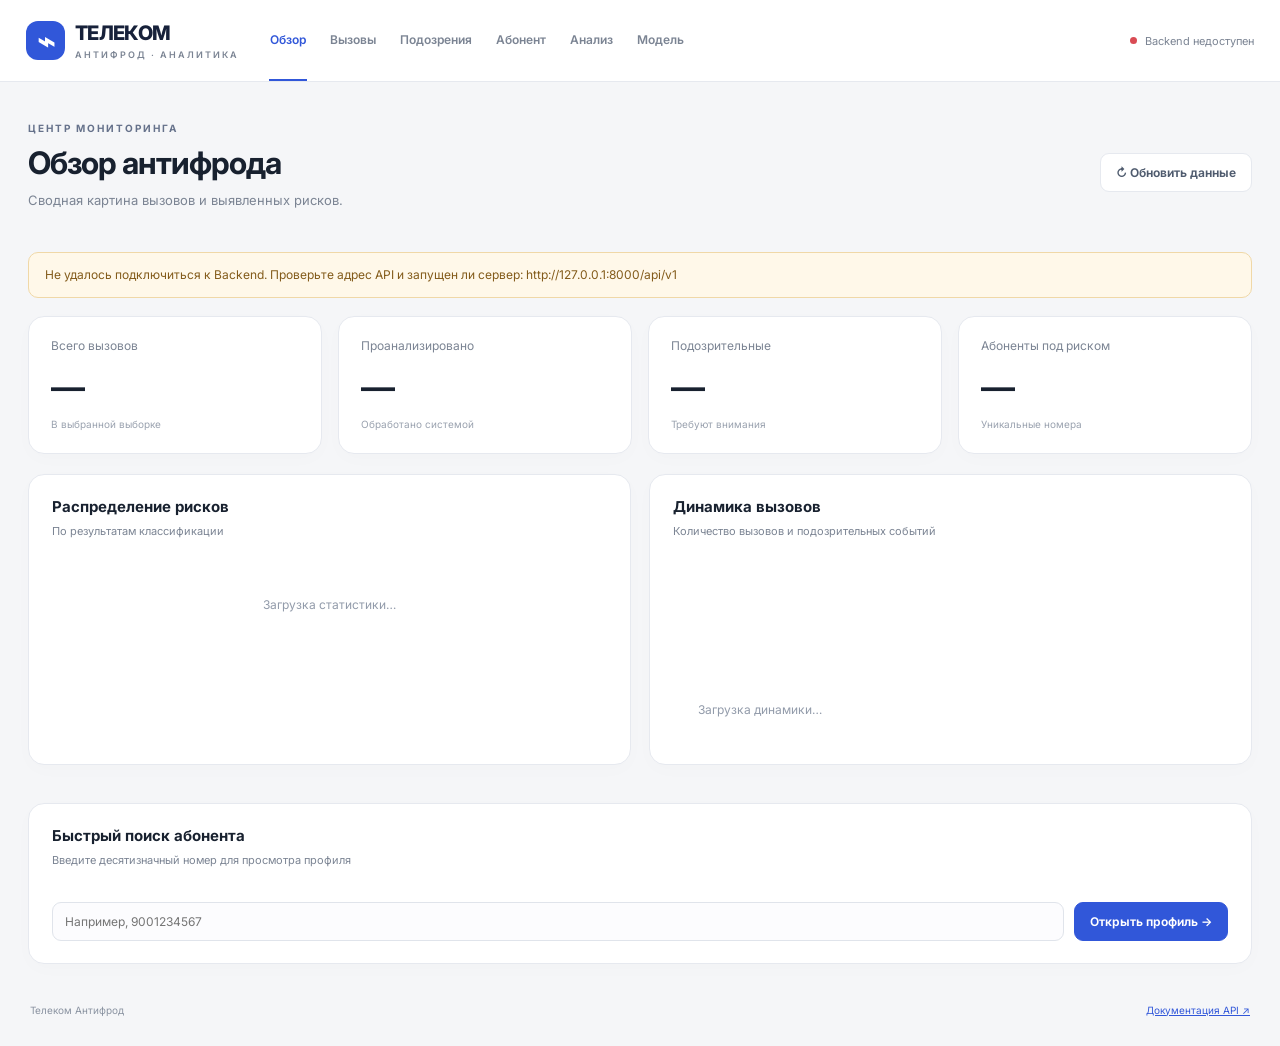
==== Frontend/index.html @ 76b1f246 "new ERA=GOAT" ====
<!doctype html>
<html lang="ru">
<head>
<meta charset="utf-8"><meta name="viewport" content="width=device-width,initial-scale=1">
<title>Телеком Антифрод — панель аналитики</title><link rel="stylesheet" href="app.css">
</head>
<body>
<header class="topbar">
 <a class="brand" href="#"><span class="brand-mark">⌁</span><span>ТЕЛЕКОМ<span class="brand-sub">АНТИФРОД · АНАЛИТИКА</span></span></a>
 <nav id="nav">
  <button class="nav-link active" data-page="dashboard">Обзор</button>
  <button class="nav-link" data-page="calls">Вызовы</button>
  <button class="nav-link" data-page="alerts">Подозрения</button>
  <button class="nav-link" data-page="subscriber">Абонент</button>
  <button class="nav-link" data-page="analysis">Анализ</button>
  <button class="nav-link" data-page="model">Модель</button>
 </nav>
 <span class="connection"><i id="health-dot"></i><span id="health-label">Проверка API…</span></span>
</header>
<main>
 <section class="page-heading"><div><div class="eyebrow">ЦЕНТР МОНИТОРИНГА</div><h1 id="page-title">Обзор антифрода</h1><p id="page-desc">Сводная картина вызовов и выявленных рисков.</p></div><button class="secondary" id="refresh">↻ Обновить данные</button></section>
 <div id="notice" class="notice" hidden></div>
 <section id="page-dashboard" class="page">
  <div class="stats-grid">
   <article class="stat-card"><span>Всего вызовов</span><strong id="total-calls">—</strong><small>В выбранной выборке</small></article>
   <article class="stat-card"><span>Проанализировано</span><strong id="analyzed-calls">—</strong><small>Обработано системой</small></article>
   <article class="stat-card"><span>Подозрительные</span><strong id="suspicious-calls">—</strong><small>Требуют внимания</small></article>
   <article class="stat-card"><span>Абоненты под риском</span><strong id="suspicious-subs">—</strong><small>Уникальные номера</small></article>
  </div>
  <div class="two-col">
   <article class="panel"><div class="panel-head"><div><h2>Распределение рисков</h2><p>По результатам классификации</p></div></div><div id="risk-bars" class="risk-bars"><div class="empty">Загрузка статистики…</div></div></article>
   <article class="panel"><div class="panel-head"><div><h2>Динамика вызовов</h2><p>Количество вызовов и подозрительных событий</p></div></div><div id="timeline" class="timeline"><div class="empty">Загрузка динамики…</div></div></article>
  </div>
  <article class="panel"><div class="panel-head"><div><h2>Быстрый поиск абонента</h2><p>Введите десятизначный номер для просмотра профиля</p></div></div><form id="subscriber-form" class="search-row"><input id="subscriber-number" inputmode="numeric" pattern="[0-9]{10}" maxlength="10" placeholder="Например, 9001234567" required><button class="primary">Открыть профиль →</button></form></article>
 </section>
 <section id="page-calls" class="page" hidden><article class="panel"><div class="panel-head"><div><h2>Журнал вызовов</h2><p>Фильтрация и постраничный просмотр записей CDR</p></div></div>
  <form id="calls-filter" class="filters"><input name="msisdn" placeholder="Номер абонента"><select name="call_type"><option value="">Все типы</option><option value="01">Исходящие (01)</option><option value="02">Входящие (02)</option><option value="03">Переадресованные (03)</option></select><select name="risk_level"><option value="">Любой риск</option><option value="low">Низкий</option><option value="medium">Средний</option><option value="high">Высокий</option><option value="critical">Критический</option></select><button class="primary">Применить</button></form>
  <div class="table-wrap"><table><thead><tr><th>ID</th><th>Дата и время</th><th>От кого</th><th>Кому</th><th>Длит.</th><th>Риск</th><th>Уровень</th><th></th></tr></thead><tbody id="calls-body"><tr><td colspan="8" class="empty">Загрузка…</td></tr></tbody></table></div><div class="pager"><span id="calls-count">—</span><div><button class="secondary" id="calls-prev">← Назад</button><span id="calls-page">1</span><button class="secondary" id="calls-next">Вперёд →</button></div></div>
 </article><div id="call-detail" class="panel detail-panel" hidden></div></section>
 <section id="page-alerts" class="page" hidden><article class="panel"><div class="panel-head"><div><h2>Подозрительные события</h2><p>События, отмеченные системой как потенциальное мошенничество</p></div></div><form id="alerts-filter" class="filters"><input name="msisdn" placeholder="Номер абонента"><select name="risk_level"><option value="">Любой риск</option><option value="medium">Средний</option><option value="high">Высокий</option><option value="critical">Критический</option></select><button class="primary">Применить</button></form><div class="table-wrap"><table><thead><tr><th>Событие</th><th>Дата и время</th><th>Номер A</th><th>Номер B</th><th>Сценарий</th><th>Риск</th><th>Решение</th></tr></thead><tbody id="alerts-body"><tr><td colspan="7" class="empty">Загрузка…</td></tr></tbody></table></div><div class="pager"><span id="alerts-count">—</span><div><button class="secondary" id="alerts-prev">← Назад</button><span id="alerts-page">1</span><button class="secondary" id="alerts-next">Вперёд →</button></div></div></article></section>
 <section id="page-subscriber" class="page" hidden><article class="panel"><div class="panel-head"><div><h2>Профиль абонента</h2><p>Статистика активности, контакты и связанные подозрительные номера</p></div></div><form id="profile-form" class="search-row"><input id="profile-number" inputmode="numeric" pattern="[0-9]{10}" maxlength="10" placeholder="Десятизначный номер" required><button class="primary">Найти абонента →</button></form><div id="profile-result"></div></article></section>
 <section id="page-analysis" class="page" hidden><article class="panel"><div class="panel-head"><div><h2>Запуск анализа</h2><p>Создайте задачу обработки данных за период и следите за статусом</p></div></div><form id="analysis-form" class="analysis-form"><label>Начало периода<input type="datetime-local" name="date_from" required></label><label>Конец периода<input type="datetime-local" name="date_to" required></label><label class="check"><input type="checkbox" name="force_recalculate"> Пересчитать ранее обработанные записи</label><button class="primary">Запустить анализ →</button></form><div id="analysis-result"></div></article></section>
 <section id="page-model" class="page" hidden><div class="two-col"><article class="panel"><div class="panel-head"><div><h2>Состояние сервиса</h2><p>Доступность зависимостей backend</p></div><button class="secondary" id="check-health">Проверить</button></div><div id="health-details" class="health-details">Загрузка…</div></article><article class="panel"><div class="panel-head"><div><h2>Модель классификации</h2><p>Версия и качество модели</p></div></div><div id="model-details" class="model-details">Загрузка…</div></article></div></section>
 <footer>Телеком Антифрод <a id="docs-link" href="#" target="_blank" rel="noreferrer">Документация API ↗</a></footer>
</main>
<div id="toast" role="status" class="toast" hidden></div>
<dialog id="call-dialog"><div class="dialog-head"><h2>Детали вызова</h2><button id="dialog-close" class="secondary">Закрыть ✕</button></div><div id="dialog-content"></div></dialog>
<script src="app.js"></script>
</body></html>
---- Frontend/app.css ----
@import url('https://fonts.googleapis.com/css2?family=Inter:wght@400;500;600;700;800&display=swap');
:root{font-family:Inter,"Segoe UI",Arial,sans-serif;color:#18212f;background:#f5f6f8;--paper:#fff;--line:#e6e9ef;--muted:#7b8493;--blue:#3157d9;--blue-soft:#edf1ff;--red:#d94b54;--amber:#b88124;--green:#238267;--radius:16px}*{box-sizing:border-box}body{margin:0}button,input,select{font:inherit}button{cursor:pointer}button:focus-visible,input:focus-visible,select:focus-visible{outline:3px solid #a9b9ff;outline-offset:2px}button:disabled{opacity:.45;cursor:wait}.topbar{min-height:82px;background:white;border-bottom:1px solid var(--line);display:flex;align-items:center;gap:30px;padding:0 max(26px,calc((100vw - 1320px)/2));position:sticky;top:0;z-index:4}.brand{display:flex;gap:10px;align-items:center;color:#17213a;text-decoration:none;font-weight:800;letter-spacing:-.7px;font-size:20px;white-space:nowrap}.brand-mark{display:grid;place-items:center;background:var(--blue);color:white;border-radius:12px;width:39px;height:39px;font-size:30px}.brand-sub{display:block;font-size:9px;letter-spacing:2px;color:var(--muted);margin-top:4px;font-weight:600}.topbar nav{display:flex;align-self:stretch;gap:22px;overflow:auto}.nav-link{background:transparent;border:0;border-bottom:2px solid transparent;padding:4px 1px;color:var(--muted);font-size:12px;font-weight:600;white-space:nowrap}.nav-link.active{color:var(--blue);border-color:var(--blue)}.connection{margin-left:auto;display:flex;align-items:center;gap:8px;font-size:11px;color:var(--muted);white-space:nowrap}.connection i{width:7px;height:7px;border-radius:50%;background:#adb5c2}.connection.ok i{background:#269d7c;box-shadow:0 0 0 4px #e6f6ef}.connection.failed i{background:var(--red)}main{max-width:1320px;margin:auto;padding:40px 28px 22px}.page-heading{display:flex;align-items:center;justify-content:space-between;gap:20px;margin-bottom:28px}.eyebrow{font-size:10px;letter-spacing:2px;font-weight:700;color:#66728b;margin-bottom:10px}h1{font-size:31px;letter-spacing:-1px;margin:0;font-weight:700}#page-desc{color:var(--muted);font-size:13px;margin-top:10px;line-height:1.5}.primary,.secondary{border-radius:9px;padding:11px 15px;font-size:12px;font-weight:650;white-space:nowrap}.primary{background:var(--blue);color:#fff;border:1px solid var(--blue)}.primary:hover{background:#2548bf}.secondary{background:#fff;border:1px solid var(--line);color:#4f5b6e}.secondary:hover{border-color:#aab7e9}.stats-grid{display:grid;grid-template-columns:repeat(4,minmax(0,1fr));gap:16px;margin-bottom:20px}.stat-card,.panel{background:white;border:1px solid var(--line);border-radius:var(--radius);box-shadow:0 5px 20px #18212f04}.stat-card{padding:21px 22px;min-width:0}.stat-card>span{display:block;font-size:12px;color:var(--muted)}.stat-card strong{display:block;font-size:34px;letter-spacing:-1px;margin:13px 0 5px;font-weight:650;font-variant-numeric:tabular-nums}.stat-card small{font-size:10px;color:#9aa2af}.two-col{display:grid;grid-template-columns:1fr 1fr;gap:18px;margin-bottom:20px}.panel{padding:22px 23px;margin-bottom:18px;min-width:0}.panel-head{display:flex;align-items:flex-start;justify-content:space-between;gap:15px;margin-bottom:22px}.panel h2{font-size:15px;margin:0;font-weight:700}.panel-head p{font-size:11px;color:var(--muted);margin-top:7px;line-height:1.5}.risk-bars{display:grid;gap:18px}.risk-row{display:grid;grid-template-columns:100px 1fr 40px;align-items:center;gap:12px;font-size:11px}.track{height:8px;background:#eff1f5;border-radius:20px;overflow:hidden}.track span{display:block;height:100%;border-radius:20px}.risk-row strong{text-align:right;font-size:12px}.timeline{display:flex;align-items:end;gap:8px;min-height:170px;padding:12px 0 0;overflow-x:auto}.timeline-col{flex:1;min-width:25px;display:flex;flex-direction:column;align-items:center;gap:7px;height:160px;justify-content:end}.timeline-bars{height:125px;width:100%;display:flex;align-items:end;justify-content:center;gap:3px}.timeline-bars i{display:block;width:42%;min-height:2px;border-radius:4px 4px 0 0;background:#9fb2f3}.timeline-bars i:last-child{background:#e16a70}.timeline-col small{font-size:9px;color:var(--muted);white-space:nowrap}.legend{font-size:10px;color:var(--muted);display:flex;gap:14px;margin-top:15px}.legend i{display:inline-block;width:7px;height:7px;border-radius:2px;margin-right:5px}.search-row{display:flex;gap:10px}.search-row input{flex:1}input,select{border:1px solid #e0e4eb;background:#fcfcfe;border-radius:9px;padding:11px 12px;font-size:12px;color:#293449;min-width:0}input:focus,select:focus{border-color:#8199f0;outline:0;box-shadow:0 0 0 3px #3157d911}.filters{display:flex;gap:9px;margin-bottom:20px;flex-wrap:wrap}.filters input{flex:1;min-width:160px}.filters select{min-width:145px}.table-wrap{overflow:auto;width:100%}table{border-collapse:collapse;width:100%;white-space:nowrap;font-size:11px}th{text-align:left;background:#f8f9fb;color:#7d8796;font-weight:600;font-size:10px;padding:12px 13px}td{padding:14px 13px;border-bottom:1px solid #edf0f4}tbody tr:hover{background:#fafbfe}.link-button{background:none;border:0;color:var(--blue);font-weight:650;font-size:11px;padding:4px}.risk-pill{display:inline-block;padding:5px 8px;border-radius:6px;font-size:10px;font-weight:650;background:#f0f2f5;color:#707b8b}.risk-pill.low{background:#eaf6f0;color:var(--green)}.risk-pill.medium{background:#fff5e4;color:var(--amber)}.risk-pill.high,.risk-pill.critical{background:#fef0f0;color:var(--red)}.pager{display:flex;align-items:center;justify-content:space-between;gap:15px;margin-top:18px;color:var(--muted);font-size:11px}.pager div{display:flex;align-items:center;gap:12px}.pager button{padding:8px 10px}.empty{text-align:center;color:#929baa;padding:25px!important;font-size:12px}.notice{padding:13px 16px;border:1px solid #f0d8a7;background:#fff8e9;color:#835b1a;border-radius:10px;margin-bottom:18px;font-size:12px;line-height:1.5}.detail-panel{margin-top:18px}.analysis-form{display:grid;grid-template-columns:1fr 1fr;gap:16px}.analysis-form label{font-size:11px;color:var(--muted);display:grid;gap:8px}.analysis-form .check{display:flex;align-items:center;gap:8px}.check input{width:auto}.analysis-form button{justify-self:start}.profile-grid{display:grid;grid-template-columns:repeat(3,1fr);gap:12px;margin-top:20px}.mini-stat{border:1px solid var(--line);border-radius:11px;padding:15px}.mini-stat span{display:block;color:var(--muted);font-size:10px}.mini-stat strong{display:block;font-size:23px;margin-top:8px}.subsection{margin-top:22px}.subsection h3{font-size:13px;margin-bottom:12px}.chips{display:flex;gap:8px;flex-wrap:wrap}.chip{background:#f1f3f7;padding:7px 10px;border-radius:7px;font-size:11px}.health-item{display:flex;justify-content:space-between;gap:12px;padding:13px 0;border-bottom:1px solid var(--line);font-size:12px}.health-item:last-child{border:0}.status-ok{color:var(--green)}.status-bad{color:var(--red)}.model-details p{font-size:12px;color:var(--muted);margin:12px 0}.model-details strong{font-size:17px}.metric-grid{display:grid;grid-template-columns:repeat(2,1fr);gap:10px;margin-top:15px}.metric{background:#f7f8fb;border-radius:9px;padding:12px}.metric span{display:block;font-size:10px;color:var(--muted)}.metric strong{display:block;margin-top:7px;font-size:18px}.reasons{padding-left:20px;color:#657084;font-size:12px;line-height:1.8}.toast{position:fixed;bottom:24px;right:24px;background:#1c2637;color:white;padding:13px 18px;border-radius:10px;box-shadow:0 10px 30px #0002;font-size:12px;z-index:10}footer{display:flex;gap:8px;align-items:center;padding:22px 2px 8px;color:#8a93a1;font-size:10px}footer a{margin-left:auto;color:var(--blue)}dialog{border:0;border-radius:16px;padding:24px;width:min(680px,calc(100vw - 30px));box-shadow:0 25px 90px #18212f55}dialog::backdrop{background:#17203377}.dialog-head{display:flex;justify-content:space-between;align-items:center;margin-bottom:20px}.dialog-head h2{font-size:17px}.detail-grid{display:grid;grid-template-columns:1fr 1fr;gap:12px}.detail-cell{background:#f7f8fb;border-radius:9px;padding:12px}.detail-cell small{display:block;color:var(--muted);margin-bottom:7px}.detail-cell strong{font-size:12px;overflow-wrap:anywhere}@media(max-width:1050px){.topbar{gap:18px;flex-wrap:wrap;padding:14px 22px}.topbar nav{order:3;width:100%;height:36px;gap:20px}.connection{margin-left:auto}.stats-grid{grid-template-columns:repeat(2,1fr)}main{padding:30px 20px}.two-col{grid-template-columns:1fr}}@media(max-width:600px){.brand{font-size:17px}.brand-mark{width:34px;height:34px}.page-heading{align-items:flex-start;flex-direction:column}h1{font-size:26px}.stats-grid{gap:10px}.stat-card{padding:16px}.stat-card strong{font-size:27px}.stat-card>span{font-size:11px}.panel{padding:17px 14px}.search-row{flex-direction:column}.filters>*{width:100%}.profile-grid{grid-template-columns:repeat(2,1fr)}.analysis-form{grid-template-columns:1fr}.pager{align-items:flex-start;flex-direction:column}.connection{font-size:10px}footer{flex-wrap:wrap}footer a{margin-left:0}.detail-grid{grid-template-columns:1fr}}
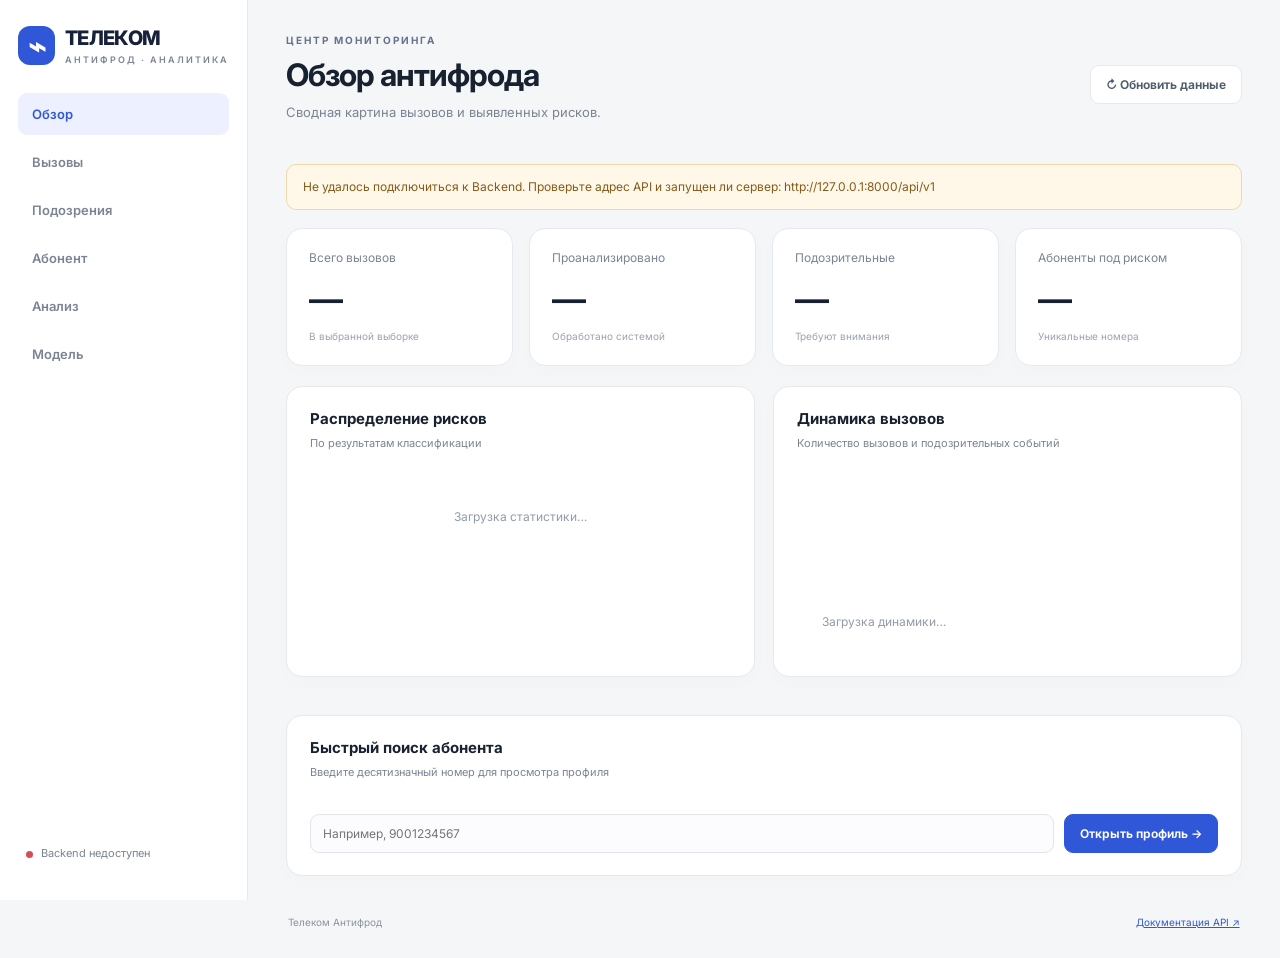
==== commit 4238a1fb: "+Фронт" ====
--- a/Frontend/index.html
+++ b/Frontend/index.html
@@ -35,7 +35,7 @@
  </section>
  <section id="page-calls" class="page" hidden><article class="panel"><div class="panel-head"><div><h2>Журнал вызовов</h2><p>Фильтрация и постраничный просмотр записей CDR</p></div></div>
   <form id="calls-filter" class="filters"><input name="msisdn" placeholder="Номер абонента"><select name="call_type"><option value="">Все типы</option><option value="01">Исходящие (01)</option><option value="02">Входящие (02)</option><option value="03">Переадресованные (03)</option></select><select name="risk_level"><option value="">Любой риск</option><option value="low">Низкий</option><option value="medium">Средний</option><option value="high">Высокий</option><option value="critical">Критический</option></select><button class="primary">Применить</button></form>
-  <div class="table-wrap"><table><thead><tr><th>ID</th><th>Дата и время</th><th>От кого</th><th>Кому</th><th>Длит.</th><th>Риск</th><th>Уровень</th><th></th></tr></thead><tbody id="calls-body"><tr><td colspan="8" class="empty">Загрузка…</td></tr></tbody></table></div><div class="pager"><span id="calls-count">—</span><div><button class="secondary" id="calls-prev">← Назад</button><span id="calls-page">1</span><button class="secondary" id="calls-next">Вперёд →</button></div></div>
+  <div class="table-wrap"><table><thead><tr><th>ID</th><th>Дата и время</th><th>От кого</th><th>Кому</th><th>Тип звонка</th><th>Длит.</th><th>Риск</th><th>Уровень</th><th></th></tr></thead><tbody id="calls-body"><tr><td colspan="9" class="empty">Загрузка…</td></tr></tbody></table></div><div class="pager"><span id="calls-count">—</span><div><button class="secondary" id="calls-prev">← Назад</button><span id="calls-page">1</span><button class="secondary" id="calls-next">Вперёд →</button></div></div>
  </article><div id="call-detail" class="panel detail-panel" hidden></div></section>
  <section id="page-alerts" class="page" hidden><article class="panel"><div class="panel-head"><div><h2>Подозрительные события</h2><p>События, отмеченные системой как потенциальное мошенничество</p></div></div><form id="alerts-filter" class="filters"><input name="msisdn" placeholder="Номер абонента"><select name="risk_level"><option value="">Любой риск</option><option value="medium">Средний</option><option value="high">Высокий</option><option value="critical">Критический</option></select><button class="primary">Применить</button></form><div class="table-wrap"><table><thead><tr><th>Событие</th><th>Дата и время</th><th>Номер A</th><th>Номер B</th><th>Сценарий</th><th>Риск</th><th>Решение</th></tr></thead><tbody id="alerts-body"><tr><td colspan="7" class="empty">Загрузка…</td></tr></tbody></table></div><div class="pager"><span id="alerts-count">—</span><div><button class="secondary" id="alerts-prev">← Назад</button><span id="alerts-page">1</span><button class="secondary" id="alerts-next">Вперёд →</button></div></div></article></section>
  <section id="page-subscriber" class="page" hidden><article class="panel"><div class="panel-head"><div><h2>Профиль абонента</h2><p>Статистика активности, контакты и связанные подозрительные номера</p></div></div><form id="profile-form" class="search-row"><input id="profile-number" inputmode="numeric" pattern="[0-9]{10}" maxlength="10" placeholder="Десятизначный номер" required><button class="primary">Найти абонента →</button></form><div id="profile-result"></div></article></section>
--- a/Frontend/app.css
+++ b/Frontend/app.css
@@ -1,2 +1,17 @@
 @import url('https://fonts.googleapis.com/css2?family=Inter:wght@400;500;600;700;800&display=swap');
 :root{font-family:Inter,"Segoe UI",Arial,sans-serif;color:#18212f;background:#f5f6f8;--paper:#fff;--line:#e6e9ef;--muted:#7b8493;--blue:#3157d9;--blue-soft:#edf1ff;--red:#d94b54;--amber:#b88124;--green:#238267;--radius:16px}*{box-sizing:border-box}body{margin:0}button,input,select{font:inherit}button{cursor:pointer}button:focus-visible,input:focus-visible,select:focus-visible{outline:3px solid #a9b9ff;outline-offset:2px}button:disabled{opacity:.45;cursor:wait}.topbar{min-height:82px;background:white;border-bottom:1px solid var(--line);display:flex;align-items:center;gap:30px;padding:0 max(26px,calc((100vw - 1320px)/2));position:sticky;top:0;z-index:4}.brand{display:flex;gap:10px;align-items:center;color:#17213a;text-decoration:none;font-weight:800;letter-spacing:-.7px;font-size:20px;white-space:nowrap}.brand-mark{display:grid;place-items:center;background:var(--blue);color:white;border-radius:12px;width:39px;height:39px;font-size:30px}.brand-sub{display:block;font-size:9px;letter-spacing:2px;color:var(--muted);margin-top:4px;font-weight:600}.topbar nav{display:flex;align-self:stretch;gap:22px;overflow:auto}.nav-link{background:transparent;border:0;border-bottom:2px solid transparent;padding:4px 1px;color:var(--muted);font-size:12px;font-weight:600;white-space:nowrap}.nav-link.active{color:var(--blue);border-color:var(--blue)}.connection{margin-left:auto;display:flex;align-items:center;gap:8px;font-size:11px;color:var(--muted);white-space:nowrap}.connection i{width:7px;height:7px;border-radius:50%;background:#adb5c2}.connection.ok i{background:#269d7c;box-shadow:0 0 0 4px #e6f6ef}.connection.failed i{background:var(--red)}main{max-width:1320px;margin:auto;padding:40px 28px 22px}.page-heading{display:flex;align-items:center;justify-content:space-between;gap:20px;margin-bottom:28px}.eyebrow{font-size:10px;letter-spacing:2px;font-weight:700;color:#66728b;margin-bottom:10px}h1{font-size:31px;letter-spacing:-1px;margin:0;font-weight:700}#page-desc{color:var(--muted);font-size:13px;margin-top:10px;line-height:1.5}.primary,.secondary{border-radius:9px;padding:11px 15px;font-size:12px;font-weight:650;white-space:nowrap}.primary{background:var(--blue);color:#fff;border:1px solid var(--blue)}.primary:hover{background:#2548bf}.secondary{background:#fff;border:1px solid var(--line);color:#4f5b6e}.secondary:hover{border-color:#aab7e9}.stats-grid{display:grid;grid-template-columns:repeat(4,minmax(0,1fr));gap:16px;margin-bottom:20px}.stat-card,.panel{background:white;border:1px solid var(--line);border-radius:var(--radius);box-shadow:0 5px 20px #18212f04}.stat-card{padding:21px 22px;min-width:0}.stat-card>span{display:block;font-size:12px;color:var(--muted)}.stat-card strong{display:block;font-size:34px;letter-spacing:-1px;margin:13px 0 5px;font-weight:650;font-variant-numeric:tabular-nums}.stat-card small{font-size:10px;color:#9aa2af}.two-col{display:grid;grid-template-columns:1fr 1fr;gap:18px;margin-bottom:20px}.panel{padding:22px 23px;margin-bottom:18px;min-width:0}.panel-head{display:flex;align-items:flex-start;justify-content:space-between;gap:15px;margin-bottom:22px}.panel h2{font-size:15px;margin:0;font-weight:700}.panel-head p{font-size:11px;color:var(--muted);margin-top:7px;line-height:1.5}.risk-bars{display:grid;gap:18px}.risk-row{display:grid;grid-template-columns:100px 1fr 40px;align-items:center;gap:12px;font-size:11px}.track{height:8px;background:#eff1f5;border-radius:20px;overflow:hidden}.track span{display:block;height:100%;border-radius:20px}.risk-row strong{text-align:right;font-size:12px}.timeline{display:flex;align-items:end;gap:8px;min-height:170px;padding:12px 0 0;overflow-x:auto}.timeline-col{flex:1;min-width:25px;display:flex;flex-direction:column;align-items:center;gap:7px;height:160px;justify-content:end}.timeline-bars{height:125px;width:100%;display:flex;align-items:end;justify-content:center;gap:3px}.timeline-bars i{display:block;width:42%;min-height:2px;border-radius:4px 4px 0 0;background:#9fb2f3}.timeline-bars i:last-child{background:#e16a70}.timeline-col small{font-size:9px;color:var(--muted);white-space:nowrap}.legend{font-size:10px;color:var(--muted);display:flex;gap:14px;margin-top:15px}.legend i{display:inline-block;width:7px;height:7px;border-radius:2px;margin-right:5px}.search-row{display:flex;gap:10px}.search-row input{flex:1}input,select{border:1px solid #e0e4eb;background:#fcfcfe;border-radius:9px;padding:11px 12px;font-size:12px;color:#293449;min-width:0}input:focus,select:focus{border-color:#8199f0;outline:0;box-shadow:0 0 0 3px #3157d911}.filters{display:flex;gap:9px;margin-bottom:20px;flex-wrap:wrap}.filters input{flex:1;min-width:160px}.filters select{min-width:145px}.table-wrap{overflow:auto;width:100%}table{border-collapse:collapse;width:100%;white-space:nowrap;font-size:11px}th{text-align:left;background:#f8f9fb;color:#7d8796;font-weight:600;font-size:10px;padding:12px 13px}td{padding:14px 13px;border-bottom:1px solid #edf0f4}tbody tr:hover{background:#fafbfe}.link-button{background:none;border:0;color:var(--blue);font-weight:650;font-size:11px;padding:4px}.risk-pill{display:inline-block;padding:5px 8px;border-radius:6px;font-size:10px;font-weight:650;background:#f0f2f5;color:#707b8b}.risk-pill.low{background:#eaf6f0;color:var(--green)}.risk-pill.medium{background:#fff5e4;color:var(--amber)}.risk-pill.high,.risk-pill.critical{background:#fef0f0;color:var(--red)}.pager{display:flex;align-items:center;justify-content:space-between;gap:15px;margin-top:18px;color:var(--muted);font-size:11px}.pager div{display:flex;align-items:center;gap:12px}.pager button{padding:8px 10px}.empty{text-align:center;color:#929baa;padding:25px!important;font-size:12px}.notice{padding:13px 16px;border:1px solid #f0d8a7;background:#fff8e9;color:#835b1a;border-radius:10px;margin-bottom:18px;font-size:12px;line-height:1.5}.detail-panel{margin-top:18px}.analysis-form{display:grid;grid-template-columns:1fr 1fr;gap:16px}.analysis-form label{font-size:11px;color:var(--muted);display:grid;gap:8px}.analysis-form .check{display:flex;align-items:center;gap:8px}.check input{width:auto}.analysis-form button{justify-self:start}.profile-grid{display:grid;grid-template-columns:repeat(3,1fr);gap:12px;margin-top:20px}.mini-stat{border:1px solid var(--line);border-radius:11px;padding:15px}.mini-stat span{display:block;color:var(--muted);font-size:10px}.mini-stat strong{display:block;font-size:23px;margin-top:8px}.subsection{margin-top:22px}.subsection h3{font-size:13px;margin-bottom:12px}.chips{display:flex;gap:8px;flex-wrap:wrap}.chip{background:#f1f3f7;padding:7px 10px;border-radius:7px;font-size:11px}.health-item{display:flex;justify-content:space-between;gap:12px;padding:13px 0;border-bottom:1px solid var(--line);font-size:12px}.health-item:last-child{border:0}.status-ok{color:var(--green)}.status-bad{color:var(--red)}.model-details p{font-size:12px;color:var(--muted);margin:12px 0}.model-details strong{font-size:17px}.metric-grid{display:grid;grid-template-columns:repeat(2,1fr);gap:10px;margin-top:15px}.metric{background:#f7f8fb;border-radius:9px;padding:12px}.metric span{display:block;font-size:10px;color:var(--muted)}.metric strong{display:block;margin-top:7px;font-size:18px}.reasons{padding-left:20px;color:#657084;font-size:12px;line-height:1.8}.toast{position:fixed;bottom:24px;right:24px;background:#1c2637;color:white;padding:13px 18px;border-radius:10px;box-shadow:0 10px 30px #0002;font-size:12px;z-index:10}footer{display:flex;gap:8px;align-items:center;padding:22px 2px 8px;color:#8a93a1;font-size:10px}footer a{margin-left:auto;color:var(--blue)}dialog{border:0;border-radius:16px;padding:24px;width:min(680px,calc(100vw - 30px));box-shadow:0 25px 90px #18212f55}dialog::backdrop{background:#17203377}.dialog-head{display:flex;justify-content:space-between;align-items:center;margin-bottom:20px}.dialog-head h2{font-size:17px}.detail-grid{display:grid;grid-template-columns:1fr 1fr;gap:12px}.detail-cell{background:#f7f8fb;border-radius:9px;padding:12px}.detail-cell small{display:block;color:var(--muted);margin-bottom:7px}.detail-cell strong{font-size:12px;overflow-wrap:anywhere}@media(max-width:1050px){.topbar{gap:18px;flex-wrap:wrap;padding:14px 22px}.topbar nav{order:3;width:100%;height:36px;gap:20px}.connection{margin-left:auto}.stats-grid{grid-template-columns:repeat(2,1fr)}main{padding:30px 20px}.two-col{grid-template-columns:1fr}}@media(max-width:600px){.brand{font-size:17px}.brand-mark{width:34px;height:34px}.page-heading{align-items:flex-start;flex-direction:column}h1{font-size:26px}.stats-grid{gap:10px}.stat-card{padding:16px}.stat-card strong{font-size:27px}.stat-card>span{font-size:11px}.panel{padding:17px 14px}.search-row{flex-direction:column}.filters>*{width:100%}.profile-grid{grid-template-columns:repeat(2,1fr)}.analysis-form{grid-template-columns:1fr}.pager{align-items:flex-start;flex-direction:column}.connection{font-size:10px}footer{flex-wrap:wrap}footer a{margin-left:0}.detail-grid{grid-template-columns:1fr}}
+@keyframes spin{to{transform:rotate(360deg)}}
+.topbar{position:fixed;inset:0 auto 0 0;width:248px;min-height:100vh;height:100vh;display:flex;flex-direction:column;align-items:stretch;gap:28px;padding:26px 18px;border-right:1px solid var(--line);border-bottom:0;overflow-y:auto}
+.topbar nav{display:flex;flex-direction:column;align-self:stretch;gap:6px;overflow:visible;width:100%;height:auto}
+.nav-link{display:flex;align-items:center;text-align:left;width:100%;min-height:42px;padding:0 14px;border:0;border-radius:9px;font-size:13px}
+.nav-link.active{background:var(--blue-soft);color:var(--blue);border:0}
+.connection{margin: auto 0 0;padding:12px 8px;white-space:normal;line-height:1.45}
+main{margin-left:248px;max-width:none;padding:34px clamp(20px,3vw,48px) 22px}
+#page-model .two-col{grid-template-columns:minmax(0,1fr);gap:0}
+#page-model .panel{width:100%}
+.is-loading{pointer-events:none;opacity:.78}
+.is-loading::before{content:"";display:inline-block;width:12px;height:12px;margin-right:8px;vertical-align:-2px;border:2px solid currentColor;border-right-color:transparent;border-radius:50%;animation:spin .7s linear infinite}
+.pager button.is-loading::before{margin-right:5px}
+button:disabled{cursor:not-allowed}
+@media(max-width:850px){.topbar{width:190px;padding:20px 12px}.brand{font-size:16px}.brand-mark{width:34px;height:34px}main{margin-left:190px;padding:25px 16px}.topbar nav{gap:3px}.nav-link{font-size:12px}}
+@media(max-width:600px){.topbar{position:relative;width:100%;height:auto;min-height:0;inset:auto;display:flex;flex-direction:row;flex-wrap:wrap;gap:12px;padding:12px;border-right:0;border-bottom:1px solid var(--line);overflow:visible}.topbar nav{order:3;display:flex;flex-direction:row;width:100%;overflow-x:auto;gap:6px}.nav-link{width:auto;min-width:max-content;min-height:36px;padding:0 11px}.connection{margin:0 0 0 auto;padding:4px;font-size:10px;max-width:130px}.brand{font-size:15px}main{margin-left:0;padding:22px 12px}.page-heading{margin-bottom:20px}}
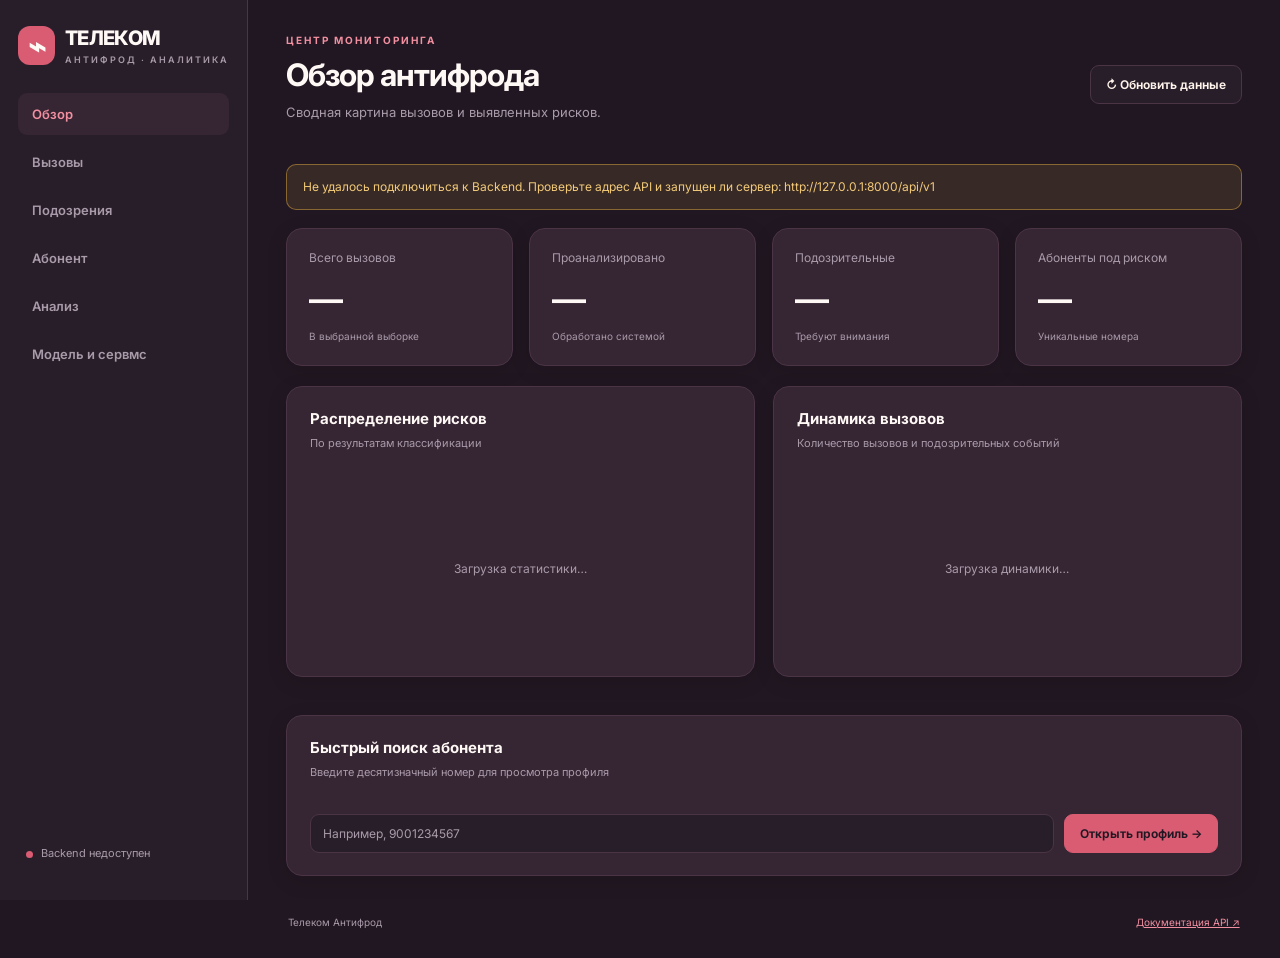
==== commit 90e99bd3: "Telecom pink palitra Lx" ====
--- a/Frontend/index.html
+++ b/Frontend/index.html
@@ -13,7 +13,7 @@
   <button class="nav-link" data-page="alerts">Подозрения</button>
   <button class="nav-link" data-page="subscriber">Абонент</button>
   <button class="nav-link" data-page="analysis">Анализ</button>
-  <button class="nav-link" data-page="model">Модель</button>
+  <button class="nav-link" data-page="model">Модель и сервмс</button>
  </nav>
  <span class="connection"><i id="health-dot"></i><span id="health-label">Проверка API…</span></span>
 </header>
--- a/Frontend/app.css
+++ b/Frontend/app.css
@@ -15,3 +15,167 @@
 button:disabled{cursor:not-allowed}
 @media(max-width:850px){.topbar{width:190px;padding:20px 12px}.brand{font-size:16px}.brand-mark{width:34px;height:34px}main{margin-left:190px;padding:25px 16px}.topbar nav{gap:3px}.nav-link{font-size:12px}}
 @media(max-width:600px){.topbar{position:relative;width:100%;height:auto;min-height:0;inset:auto;display:flex;flex-direction:row;flex-wrap:wrap;gap:12px;padding:12px;border-right:0;border-bottom:1px solid var(--line);overflow:visible}.topbar nav{order:3;display:flex;flex-direction:row;width:100%;overflow-x:auto;gap:6px}.nav-link{width:auto;min-width:max-content;min-height:36px;padding:0 11px}.connection{margin:0 0 0 auto;padding:4px;font-size:10px;max-width:130px}.brand{font-size:15px}main{margin-left:0;padding:22px 12px}.page-heading{margin-bottom:20px}}
+
+:root{color-scheme:dark!important;background:#211722!important;color:#fff9f6!important;--paper:#362533!important;--line:#4b3446!important;--muted:#a99baa!important;--blue:#d95c73!important;--blue-soft:#4b3446!important;--red:#d95c73!important;--amber:#d9a541!important;--green:#477b68!important}
+html,body{background:#211722!important;color:#fff9f6!important}
+.topbar,.topbar *{border-color:#4b3446}
+.topbar{background:#281e29!important;color:#fff9f6!important}
+.brand,.brand-sub{color:#fff9f6!important}.brand-mark{background:#d95c73!important;color:#211722!important}
+.nav-link{color:#a99baa!important;background:transparent!important}.nav-link:hover,.nav-link.active{color:#f28fa0!important;background:#362533!important}.nav-link.active{border-color:#d95c73!important}
+main,.page-heading,.page{color:#fff9f6!important}
+h1,h2,h3,h4,p,label,strong,small,span,th,td{border-color:inherit}
+h1,h2,h3,h4{color:#fff9f6!important}
+.page-desc,.brand-sub,.connection,.eyebrow,.panel-head p,footer,.stat-card>span,.stat-card small,.legend,.timeline-col small,.empty{color:#a99baa!important}
+.stat-card,.panel,dialog,.mini-stat,.metric,.detail-cell,.health-item{background:#362533!important;border:1px solid #4b3446!important;color:#fff9f6!important;box-shadow:0 8px 26px #120d141f!important}
+.stat-card strong{color:#fff9f6!important}
+.primary,button.primary{background:#d95c73!important;border-color:#d95c73!important;color:#211722!important}
+.primary:hover,button.primary:hover{background:#f28fa0!important;border-color:#f28fa0!important}
+.secondary,button.secondary{background:#281e29!important;border-color:#4b3446!important;color:#fff3eb!important}
+.secondary:hover,button.secondary:hover{border-color:#d95c73!important;color:#f28fa0!important}
+input,select,textarea{background:#281e29!important;border:1px solid #4b3446!important;color:#fff9f6!important}
+input::placeholder,textarea::placeholder{color:#a99baa!important}
+input:focus,select:focus,textarea:focus{border-color:#d95c73!important;box-shadow:0 0 0 3px #d95c7324!important}
+.track{background:#281e29!important}.timeline-bars i{background:#f28fa0!important}.timeline-bars i:last-child{background:#d95c73!important}
+th{background:#281e29!important;color:#a99baa!important}td{border-color:#4b3446!important}tbody tr:hover{background:#4b344626!important}
+.link-button,footer a{color:#f28fa0!important}.link-button:hover,footer a:hover{color:#ffe4d7!important}
+.risk-pill{background:#4b3446!important;color:#fff3eb!important}.risk-pill.low{background:#477b6833!important;color:#8dc9ae!important}.risk-pill.medium{background:#d9a5412a!important;color:#e8c16e!important}.risk-pill.high,.risk-pill.critical{background:#d95c7328!important;color:#f28fa0!important}
+.notice{background:#d9a54118!important;border-color:#d9a54170!important;color:#f0d18b!important}
+.mini-stat,.metric,.detail-cell,.chip{background:#281e29!important;border-color:#4b3446!important;color:#fff3eb!important}
+.status-ok{color:#70b59a!important}.status-bad{color:#f28fa0!important}.reasons{color:#d6c5d1!important}
+.toast{background:#fff3eb!important;color:#281e29!important}dialog{background:#362533!important;color:#fff9f6!important;border-color:#4b3446!important}dialog::backdrop{background:#130d16c9!important}
+button:focus-visible,input:focus-visible,select:focus-visible,textarea:focus-visible{outline-color:#f28fa0!important}
+.connection.ok i{background:#477b68!important;box-shadow:0 0 0 4px #477b682b!important}.connection.failed i{background:#d95c73!important}
+
+:root {
+  color-scheme: dark;
+  color: #FFF9F6;
+  background: #211722;
+  --paper: #362533;
+  --line: #4B3446;
+  --muted: #A99BAA;
+  --blue: #D95C73;
+  --blue-soft: #4B3446;
+  --red: #D95C73;
+  --amber: #D9A541;
+  --green: #477B68;
+}
+html, body { background: #211722 !important; color: #FFF9F6 !important; }
+.topbar { background: #281E29 !important; border-color: #4B3446 !important; }
+.brand { color: #FFF9F6 !important; }
+.brand-mark, .primary { background: #D95C73 !important; border-color: #D95C73 !important; color: #FFF9F6 !important; }
+.nav-link { color: #A99BAA !important; }
+.nav-link.active { color: #F28FA0 !important; border-color: #D95C73 !important; }
+.eyebrow { color: #F28FA0 !important; }
+.stat-card, .panel { background: #362533 !important; border-color: #4B3446 !important; box-shadow: 0 5px 20px #00000020 !important; }
+.stat-card > span, #page-desc, .panel-head p, .stat-card small, .connection, footer { color: #A99BAA !important; }
+h1, h2, h3, .stat-card strong { color: #FFF9F6 !important; }
+.secondary { background: #4B3446 !important; border-color: #604658 !important; color: #FFF9F6 !important; }
+.primary:hover { background: #F28FA0 !important; }
+input, select { background: #281E29 !important; border-color: #4B3446 !important; color: #FFF9F6 !important; }
+input::placeholder { color: #A99BAA !important; }
+input:focus, select:focus { border-color: #D95C73 !important; box-shadow: 0 0 0 3px #D95C7322 !important; }
+th { background: #281E29 !important; color: #A99BAA !important; }
+td { border-color: #4B3446 !important; color: #FFF9F6 !important; }
+tbody tr:hover { background: #4B3446 !important; }
+.track { background: #4B3446 !important; }
+.timeline-bars i { background: #F28FA0 !important; }
+.timeline-bars i:last-child { background: #D95C73 !important; }
+.risk-pill { background: #4B3446 !important; color: #FFF9F6 !important; }
+.risk-pill.low, .status-ok { background: #477B6830 !important; color: #78B99F !important; }
+.risk-pill.medium { background: #D9A54130 !important; color: #D9A541 !important; }
+.risk-pill.high, .risk-pill.critical, .status-bad { background: #D95C7330 !important; color: #F28FA0 !important; }
+.notice { background: #D9A54120 !important; border-color: #D9A54180 !important; color: #F2CA79 !important; }
+.mini-stat, .metric, .detail-cell { background: #281E29 !important; border-color: #4B3446 !important; }
+.chip { background: #4B3446 !important; color: #FFF9F6 !important; }
+.reasons { color: #D9CBD4 !important; }
+.health-item { border-color: #4B3446 !important; }
+.link-button, footer a { color: #F28FA0 !important; }
+.toast { background: #281E29 !important; color: #FFF9F6 !important; border: 1px solid #4B3446 !important; }
+dialog { background: #362533 !important; color: #FFF9F6 !important; }
+dialog::backdrop { background: #100B11CC !important; }
+.empty { color: #A99BAA !important; }
+button:focus-visible, input:focus-visible, select:focus-visible { outline-color: #F28FA0 !important; }
+::selection { background: #D95C73 !important; color: #FFF9F6 !important; }
+
+#risk-bars:has(> .empty),
+#timeline:has(> .empty) {
+  display: flex !important;
+  align-items: center !important;
+  justify-content: center !important;
+  min-height: 170px !important;
+  width: 100% !important;
+  padding: 0 !important;
+  box-sizing: border-box !important;
+}
+#risk-bars:has(> .empty) > .empty,
+#timeline:has(> .empty) > .empty {
+  display: block !important;
+  width: 100% !important;
+  margin: 0 !important;
+  padding: 0 !important;
+  text-align: center !important;
+  line-height: 1.5 !important;
+}
+#health-details .health-item,
+.health-item {
+  border-bottom: 0 !important;
+  padding: 12px 0 !important;
+}
+
+#health-details {
+  display: grid !important;
+  gap: 0 !important;
+  min-width: 0 !important;
+}
+#health-details .health-item, .health-item {
+  display: grid !important;
+  grid-template-columns: minmax(0, 1fr) auto !important;
+  align-items: center !important;
+  column-gap: 18px !important;
+  row-gap: 4px !important;
+  width: 100% !important;
+  min-width: 0 !important;
+  padding: 11px 0 !important;
+  margin: 0 !important;
+  border: 0 !important;
+  border-bottom: 1px solid transparent !important;
+  border-radius: 0 !important;
+  background: transparent !important;
+  box-shadow: none !important;
+  box-sizing: border-box !important;
+  font-size: 12px !important;
+}
+#health-details .health-item:last-child, .health-item:last-child {
+  border-bottom: 0 !important;
+}
+#health-details .health-item > :first-child, .health-item > :first-child {
+  min-width: 0 !important;
+  overflow-wrap: anywhere !important;
+}
+#health-details .health-item > :last-child, .health-item > :last-child {
+  justify-self: end !important;
+  text-align: right !important;
+  white-space: nowrap !important;
+  margin-left: 8px !important;
+}
+#health-details .status-ok, #health-details .status-bad, .health-item .status-ok, .health-item .status-bad {
+  display: inline-flex !important;
+  align-items: center !important;
+  justify-content: center !important;
+  min-width: 42px !important;
+  padding: 4px 8px !important;
+  border-radius: 6px !important;
+  font-weight: 700 !important;
+  line-height: 1.2 !important;
+}
+#health-details .status-ok, .health-item .status-ok {
+  background: #477B6826 !important;
+  color: #78B99F !important;
+}
+#health-details .status-bad, .health-item .status-bad {
+  background: #D95C7326 !important;
+  color: #F28FA0 !important;
+}
+@media (max-width: 420px) {
+  #health-details .health-item, .health-item { column-gap: 10px !important; padding: 10px 0 !important; }
+}
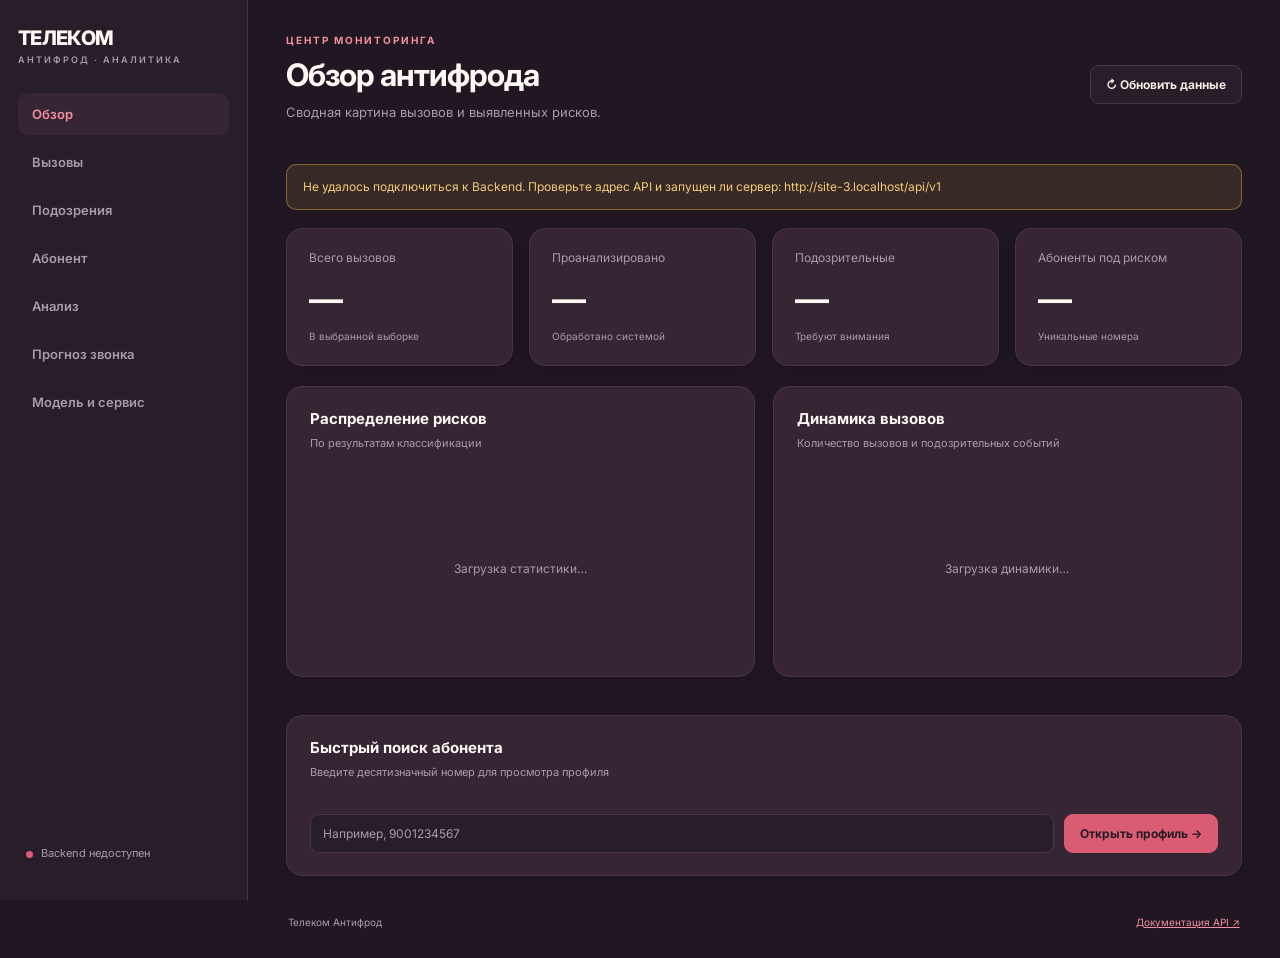
==== commit 97ae346a: "зафиналим сие" ====
--- a/Frontend/index.html
+++ b/Frontend/index.html
@@ -1,49 +1,383 @@
 <!doctype html>
 <html lang="ru">
-<head>
-<meta charset="utf-8"><meta name="viewport" content="width=device-width,initial-scale=1">
-<title>Телеком Антифрод — панель аналитики</title><link rel="stylesheet" href="app.css">
-</head>
-<body>
-<header class="topbar">
- <a class="brand" href="#"><span class="brand-mark">⌁</span><span>ТЕЛЕКОМ<span class="brand-sub">АНТИФРОД · АНАЛИТИКА</span></span></a>
- <nav id="nav">
-  <button class="nav-link active" data-page="dashboard">Обзор</button>
-  <button class="nav-link" data-page="calls">Вызовы</button>
-  <button class="nav-link" data-page="alerts">Подозрения</button>
-  <button class="nav-link" data-page="subscriber">Абонент</button>
-  <button class="nav-link" data-page="analysis">Анализ</button>
-  <button class="nav-link" data-page="model">Модель и сервмс</button>
- </nav>
- <span class="connection"><i id="health-dot"></i><span id="health-label">Проверка API…</span></span>
-</header>
-<main>
- <section class="page-heading"><div><div class="eyebrow">ЦЕНТР МОНИТОРИНГА</div><h1 id="page-title">Обзор антифрода</h1><p id="page-desc">Сводная картина вызовов и выявленных рисков.</p></div><button class="secondary" id="refresh">↻ Обновить данные</button></section>
- <div id="notice" class="notice" hidden></div>
- <section id="page-dashboard" class="page">
-  <div class="stats-grid">
-   <article class="stat-card"><span>Всего вызовов</span><strong id="total-calls">—</strong><small>В выбранной выборке</small></article>
-   <article class="stat-card"><span>Проанализировано</span><strong id="analyzed-calls">—</strong><small>Обработано системой</small></article>
-   <article class="stat-card"><span>Подозрительные</span><strong id="suspicious-calls">—</strong><small>Требуют внимания</small></article>
-   <article class="stat-card"><span>Абоненты под риском</span><strong id="suspicious-subs">—</strong><small>Уникальные номера</small></article>
-  </div>
-  <div class="two-col">
-   <article class="panel"><div class="panel-head"><div><h2>Распределение рисков</h2><p>По результатам классификации</p></div></div><div id="risk-bars" class="risk-bars"><div class="empty">Загрузка статистики…</div></div></article>
-   <article class="panel"><div class="panel-head"><div><h2>Динамика вызовов</h2><p>Количество вызовов и подозрительных событий</p></div></div><div id="timeline" class="timeline"><div class="empty">Загрузка динамики…</div></div></article>
-  </div>
-  <article class="panel"><div class="panel-head"><div><h2>Быстрый поиск абонента</h2><p>Введите десятизначный номер для просмотра профиля</p></div></div><form id="subscriber-form" class="search-row"><input id="subscriber-number" inputmode="numeric" pattern="[0-9]{10}" maxlength="10" placeholder="Например, 9001234567" required><button class="primary">Открыть профиль →</button></form></article>
- </section>
- <section id="page-calls" class="page" hidden><article class="panel"><div class="panel-head"><div><h2>Журнал вызовов</h2><p>Фильтрация и постраничный просмотр записей CDR</p></div></div>
-  <form id="calls-filter" class="filters"><input name="msisdn" placeholder="Номер абонента"><select name="call_type"><option value="">Все типы</option><option value="01">Исходящие (01)</option><option value="02">Входящие (02)</option><option value="03">Переадресованные (03)</option></select><select name="risk_level"><option value="">Любой риск</option><option value="low">Низкий</option><option value="medium">Средний</option><option value="high">Высокий</option><option value="critical">Критический</option></select><button class="primary">Применить</button></form>
-  <div class="table-wrap"><table><thead><tr><th>ID</th><th>Дата и время</th><th>От кого</th><th>Кому</th><th>Тип звонка</th><th>Длит.</th><th>Риск</th><th>Уровень</th><th></th></tr></thead><tbody id="calls-body"><tr><td colspan="9" class="empty">Загрузка…</td></tr></tbody></table></div><div class="pager"><span id="calls-count">—</span><div><button class="secondary" id="calls-prev">← Назад</button><span id="calls-page">1</span><button class="secondary" id="calls-next">Вперёд →</button></div></div>
- </article><div id="call-detail" class="panel detail-panel" hidden></div></section>
- <section id="page-alerts" class="page" hidden><article class="panel"><div class="panel-head"><div><h2>Подозрительные события</h2><p>События, отмеченные системой как потенциальное мошенничество</p></div></div><form id="alerts-filter" class="filters"><input name="msisdn" placeholder="Номер абонента"><select name="risk_level"><option value="">Любой риск</option><option value="medium">Средний</option><option value="high">Высокий</option><option value="critical">Критический</option></select><button class="primary">Применить</button></form><div class="table-wrap"><table><thead><tr><th>Событие</th><th>Дата и время</th><th>Номер A</th><th>Номер B</th><th>Сценарий</th><th>Риск</th><th>Решение</th></tr></thead><tbody id="alerts-body"><tr><td colspan="7" class="empty">Загрузка…</td></tr></tbody></table></div><div class="pager"><span id="alerts-count">—</span><div><button class="secondary" id="alerts-prev">← Назад</button><span id="alerts-page">1</span><button class="secondary" id="alerts-next">Вперёд →</button></div></div></article></section>
- <section id="page-subscriber" class="page" hidden><article class="panel"><div class="panel-head"><div><h2>Профиль абонента</h2><p>Статистика активности, контакты и связанные подозрительные номера</p></div></div><form id="profile-form" class="search-row"><input id="profile-number" inputmode="numeric" pattern="[0-9]{10}" maxlength="10" placeholder="Десятизначный номер" required><button class="primary">Найти абонента →</button></form><div id="profile-result"></div></article></section>
- <section id="page-analysis" class="page" hidden><article class="panel"><div class="panel-head"><div><h2>Запуск анализа</h2><p>Создайте задачу обработки данных за период и следите за статусом</p></div></div><form id="analysis-form" class="analysis-form"><label>Начало периода<input type="datetime-local" name="date_from" required></label><label>Конец периода<input type="datetime-local" name="date_to" required></label><label class="check"><input type="checkbox" name="force_recalculate"> Пересчитать ранее обработанные записи</label><button class="primary">Запустить анализ →</button></form><div id="analysis-result"></div></article></section>
- <section id="page-model" class="page" hidden><div class="two-col"><article class="panel"><div class="panel-head"><div><h2>Состояние сервиса</h2><p>Доступность зависимостей backend</p></div><button class="secondary" id="check-health">Проверить</button></div><div id="health-details" class="health-details">Загрузка…</div></article><article class="panel"><div class="panel-head"><div><h2>Модель классификации</h2><p>Версия и качество модели</p></div></div><div id="model-details" class="model-details">Загрузка…</div></article></div></section>
- <footer>Телеком Антифрод <a id="docs-link" href="#" target="_blank" rel="noreferrer">Документация API ↗</a></footer>
-</main>
-<div id="toast" role="status" class="toast" hidden></div>
-<dialog id="call-dialog"><div class="dialog-head"><h2>Детали вызова</h2><button id="dialog-close" class="secondary">Закрыть ✕</button></div><div id="dialog-content"></div></dialog>
-<script src="app.js"></script>
-</body></html>+  <head>
+    <meta charset="utf-8" />
+    <meta name="viewport" content="width=device-width,initial-scale=1" />
+    <title>Телеком Антифрод — панель аналитики</title>
+    <link rel="stylesheet" href="app.css" />
+  </head>
+  <body>
+    <header class="topbar">
+      <a class="brand" href="#"
+        ><span
+          >ТЕЛЕКОМ<span class="brand-sub">АНТИФРОД · АНАЛИТИКА</span></span
+        ></a
+      >
+      <nav id="nav">
+        <button class="nav-link active" data-page="dashboard">Обзор</button>
+        <button class="nav-link" data-page="calls">Вызовы</button>
+        <button class="nav-link" data-page="alerts">Подозрения</button>
+        <button class="nav-link" data-page="subscriber">Абонент</button>
+        <button class="nav-link" data-page="analysis">Анализ</button>
+        <button class="nav-link" data-page="prediction">Прогноз звонка</button>
+        <button class="nav-link" data-page="model">Модель и сервис</button>
+      </nav>
+      <span class="connection"
+        ><i id="health-dot"></i
+        ><span id="health-label">Проверка API…</span></span
+      >
+    </header>
+    <main>
+      <section class="page-heading">
+        <div>
+          <div class="eyebrow">ЦЕНТР МОНИТОРИНГА</div>
+          <h1 id="page-title">Обзор антифрода</h1>
+          <p id="page-desc">Сводная картина вызовов и выявленных рисков.</p>
+        </div>
+        <button class="secondary" id="refresh">↻ Обновить данные</button>
+      </section>
+      <div id="notice" class="notice" hidden></div>
+      <div id="dashboard-refresh-banner" class="notice" role="status" aria-live="polite" hidden></div>
+      <section id="page-dashboard" class="page">
+        <div class="stats-grid">
+          <article class="stat-card">
+            <span>Всего вызовов</span><strong id="total-calls">—</strong
+            ><small>В выбранной выборке</small>
+          </article>
+          <article class="stat-card">
+            <span>Проанализировано</span><strong id="analyzed-calls">—</strong
+            ><small>Обработано системой</small>
+          </article>
+          <article class="stat-card">
+            <span>Подозрительные</span><strong id="suspicious-calls">—</strong
+            ><small>Требуют внимания</small>
+          </article>
+          <article class="stat-card">
+            <span>Абоненты под риском</span
+            ><strong id="suspicious-subs">—</strong
+            ><small>Уникальные номера</small>
+          </article>
+        </div>
+        <div class="two-col">
+          <article class="panel">
+            <div class="panel-head">
+              <div>
+                <h2>Распределение рисков</h2>
+                <p>По результатам классификации</p>
+              </div>
+            </div>
+            <div id="risk-bars" class="risk-bars">
+              <div class="empty">Загрузка статистики…</div>
+            </div>
+          </article>
+          <article class="panel">
+            <div class="panel-head">
+              <div>
+                <h2>Динамика вызовов</h2>
+                <p>Количество вызовов и подозрительных событий</p>
+              </div>
+            </div>
+            <div id="timeline" class="timeline">
+              <div class="empty">Загрузка динамики…</div>
+            </div>
+          </article>
+        </div>
+        <article class="panel">
+          <div class="panel-head">
+            <div>
+              <h2>Быстрый поиск абонента</h2>
+              <p>Введите десятизначный номер для просмотра профиля</p>
+            </div>
+          </div>
+          <form id="subscriber-form" class="search-row">
+            <input
+              id="subscriber-number"
+              inputmode="numeric"
+              pattern="[0-9]{10}"
+              maxlength="10"
+              placeholder="Например, 9001234567"
+              required
+            /><button class="primary">Открыть профиль →</button>
+          </form>
+        </article>
+      </section>
+      <section id="page-calls" class="page" hidden>
+        <article class="panel">
+          <div class="panel-head">
+            <div>
+              <h2>Журнал вызовов</h2>
+              <p>Фильтрация и постраничный просмотр записей CDR</p>
+            </div>
+          </div>
+          <form id="calls-filter" class="filters">
+            <input name="msisdn" placeholder="Номер абонента" /><select
+              name="call_type"
+            >
+              <option value="">Все типы</option>
+              <option value="01">Исходящие (01)</option>
+              <option value="02">Входящие (02)</option>
+              <option value="03">Переадресованные (03)</option></select
+            ><select name="risk_level">
+              <option value="">Любой риск</option>
+              <option value="low">Низкий</option>
+              <option value="medium">Средний</option>
+              <option value="high">Высокий</option>
+              <option value="critical">Критический</option></select
+            ><button class="primary">Применить</button>
+          </form>
+          <div class="table-wrap">
+            <table>
+              <thead>
+                <tr>
+                  <th>Дата и время</th>
+                  <th>От кого</th>
+                  <th>Кому</th>
+                  <th>Тип звонка</th>
+                  <th>Длит.</th>
+                  <th>Риск</th>
+                  <th>Уровень</th>
+                  <th></th>
+                </tr>
+              </thead>
+              <tbody id="calls-body">
+                <tr>
+                  <td colspan="8" class="empty">Загрузка…</td>
+                </tr>
+              </tbody>
+            </table>
+          </div>
+          <div class="pager">
+            <span id="calls-count">—</span>
+            <div>
+              <button class="secondary" id="calls-prev">← Назад</button
+              ><span id="calls-page">1</span
+              ><button class="secondary" id="calls-next">Вперёд →</button>
+            </div>
+          </div>
+        </article>
+        <div id="call-detail" class="panel detail-panel" hidden></div>
+      </section>
+      <section id="page-alerts" class="page" hidden>
+        <article class="panel">
+          <div class="panel-head">
+            <div>
+              <h2>Подозрительные события</h2>
+              <p>
+                События, отмеченные системой как потенциальное мошенничество
+              </p>
+            </div>
+          </div>
+          <form id="alerts-filter" class="filters">
+            <input name="msisdn" placeholder="Номер абонента" /><select
+              name="risk_level"
+            >
+              <option value="">Любой риск</option>
+              <option value="medium">Средний</option>
+              <option value="high">Высокий</option>
+              <option value="critical">Критический</option></select
+            ><button class="primary">Применить</button>
+          </form>
+          <div class="table-wrap">
+            <table>
+              <thead>
+                <tr>
+                  <th>Событие</th>
+                  <th>Дата и время</th>
+                  <th>Номер A</th>
+                  <th>Номер B</th>
+                  <th>Сценарий</th>
+                  <th>Риск</th>
+                  <th>Решение</th>
+                </tr>
+              </thead>
+              <tbody id="alerts-body">
+                <tr>
+                  <td colspan="7" class="empty">Загрузка…</td>
+                </tr>
+              </tbody>
+            </table>
+          </div>
+          <div class="pager">
+            <span id="alerts-count">—</span>
+            <div>
+              <button class="secondary" id="alerts-prev">← Назад</button
+              ><span id="alerts-page">1</span
+              ><button class="secondary" id="alerts-next">Вперёд →</button>
+            </div>
+          </div>
+        </article>
+      </section>
+      <section id="page-subscriber" class="page" hidden>
+        <article class="panel">
+          <div class="panel-head">
+            <div>
+              <h2>Профиль абонента</h2>
+              <p>
+                Статистика активности, контакты и связанные подозрительные
+                номера
+              </p>
+            </div>
+          </div>
+          <form id="profile-form" class="search-row">
+            <input
+              id="profile-number"
+              inputmode="numeric"
+              pattern="[0-9]{10}"
+              maxlength="10"
+              placeholder="Десятизначный номер"
+              required
+            /><button class="primary">Найти абонента →</button>
+          </form>
+          <div id="profile-result"></div>
+        </article>
+      </section>
+      <section id="page-analysis" class="page" hidden>
+        <article class="panel">
+          <div class="panel-head">
+            <div>
+              <h2>Запуск анализа</h2>
+              <p>
+                Создайте задачу обработки данных за период и следите за статусом
+              </p>
+            </div>
+          </div>
+          <form id="analysis-form" class="analysis-form">
+            <label
+              >Начало периода<input
+                type="datetime-local"
+                name="date_from"
+                required /></label
+            ><label
+              >Конец периода<input
+                type="datetime-local"
+                name="date_to"
+                required /></label
+            ><label class="check"
+              ><input type="checkbox" name="force_recalculate" /> Пересчитать
+              ранее обработанные записи</label
+            ><button class="primary">Запустить анализ →</button>
+          </form>
+        </article>
+        <article class="panel">
+          <div class="panel-head">
+            <div>
+              <h2>Текущие вызовы</h2>
+              <p>Активная задача и очередь обработки</p>
+            </div>
+            <button class="secondary" id="refresh-analysis-current">
+              Обновить
+            </button>
+          </div>
+          <div id="analysis-current-list" class="current-jobs">Загрузка…</div>
+        </article>
+      </section>
+      <section id="page-prediction" class="page" hidden>
+        <article class="panel">
+          <div class="panel-head">
+            <div>
+              <h2>Прогноз для одного звонка</h2>
+              <p>
+                Отправьте CDR в POST /api/v1/predict и получите оценку риска
+              </p>
+            </div>
+          </div>
+          <form id="prediction-form" class="analysis-form">
+            <label
+              >Тип звонка<select name="call_type" required>
+                <option value="01">Исходящий (01)</option>
+                <option value="02">Входящий (02)</option>
+                <option value="03">Переадресованный (03)</option>
+              </select></label
+            >
+            <label
+              >Время звонка<input
+                type="datetime-local"
+                name="call_time"
+                required
+            /></label>
+            <label
+              >Номер A<input
+                name="msisdn_a"
+                inputmode="numeric"
+                pattern="[0-9]{10}"
+                maxlength="10"
+                placeholder="9001234567"
+                required
+            /></label>
+            <label
+              >Номер B<input
+                name="msisdn_b"
+                inputmode="numeric"
+                pattern="[0-9]{10}"
+                maxlength="10"
+                placeholder="9007654321"
+                required
+            /></label>
+            <label
+              >Длительность, секунд<input
+                name="duration_seconds"
+                type="number"
+                min="0"
+                step="any"
+                required
+            /></label>
+            <label
+              >IMSI A<input
+                name="imsi_a"
+                maxlength="32"
+                placeholder="Необязательно"
+            /></label>
+            <label id="prediction-msisdn-c-wrap" hidden
+              >Номер C<input
+                name="msisdn_c"
+                inputmode="numeric"
+                pattern="[0-9]{10}"
+                maxlength="10"
+                placeholder="Номер переадресации"
+            /></label>
+            <button class="primary">Получить прогноз →</button>
+          </form>
+          <div id="prediction-result" aria-live="polite"></div>
+        </article>
+      </section>
+      <section id="page-model" class="page" hidden>
+        <div class="two-col">
+          <article class="panel">
+            <div class="panel-head">
+              <div>
+                <h2>Состояние сервиса</h2>
+                <p>Доступность зависимостей backend</p>
+              </div>
+              <button class="secondary" id="check-health">Проверить</button>
+            </div>
+            <div id="health-details" class="health-details">Загрузка…</div>
+          </article>
+          <article class="panel">
+            <div class="panel-head">
+              <div>
+                <h2>Модель классификации</h2>
+                <p>Версия и качество модели</p>
+              </div>
+            </div>
+            <div id="model-details" class="model-details">Загрузка…</div>
+          </article>
+        </div>
+      </section>
+      <footer>
+        Телеком Антифрод
+        <a id="docs-link" href="#" target="_blank" rel="noreferrer"
+          >Документация API ↗</a
+        >
+      </footer>
+    </main>
+    <div id="toast" role="status" class="toast" hidden></div>
+    <dialog id="call-dialog">
+      <div class="dialog-head">
+        <h2>Детали вызова</h2>
+        <button id="dialog-close" class="secondary">Закрыть ✕</button>
+      </div>
+      <div id="dialog-content"></div>
+    </dialog>
+    <script src="app.js"></script>
+  </body>
+</html>
--- a/Frontend/app.css
+++ b/Frontend/app.css
@@ -1,101 +1,1252 @@
-@import url('https://fonts.googleapis.com/css2?family=Inter:wght@400;500;600;700;800&display=swap');
-:root{font-family:Inter,"Segoe UI",Arial,sans-serif;color:#18212f;background:#f5f6f8;--paper:#fff;--line:#e6e9ef;--muted:#7b8493;--blue:#3157d9;--blue-soft:#edf1ff;--red:#d94b54;--amber:#b88124;--green:#238267;--radius:16px}*{box-sizing:border-box}body{margin:0}button,input,select{font:inherit}button{cursor:pointer}button:focus-visible,input:focus-visible,select:focus-visible{outline:3px solid #a9b9ff;outline-offset:2px}button:disabled{opacity:.45;cursor:wait}.topbar{min-height:82px;background:white;border-bottom:1px solid var(--line);display:flex;align-items:center;gap:30px;padding:0 max(26px,calc((100vw - 1320px)/2));position:sticky;top:0;z-index:4}.brand{display:flex;gap:10px;align-items:center;color:#17213a;text-decoration:none;font-weight:800;letter-spacing:-.7px;font-size:20px;white-space:nowrap}.brand-mark{display:grid;place-items:center;background:var(--blue);color:white;border-radius:12px;width:39px;height:39px;font-size:30px}.brand-sub{display:block;font-size:9px;letter-spacing:2px;color:var(--muted);margin-top:4px;font-weight:600}.topbar nav{display:flex;align-self:stretch;gap:22px;overflow:auto}.nav-link{background:transparent;border:0;border-bottom:2px solid transparent;padding:4px 1px;color:var(--muted);font-size:12px;font-weight:600;white-space:nowrap}.nav-link.active{color:var(--blue);border-color:var(--blue)}.connection{margin-left:auto;display:flex;align-items:center;gap:8px;font-size:11px;color:var(--muted);white-space:nowrap}.connection i{width:7px;height:7px;border-radius:50%;background:#adb5c2}.connection.ok i{background:#269d7c;box-shadow:0 0 0 4px #e6f6ef}.connection.failed i{background:var(--red)}main{max-width:1320px;margin:auto;padding:40px 28px 22px}.page-heading{display:flex;align-items:center;justify-content:space-between;gap:20px;margin-bottom:28px}.eyebrow{font-size:10px;letter-spacing:2px;font-weight:700;color:#66728b;margin-bottom:10px}h1{font-size:31px;letter-spacing:-1px;margin:0;font-weight:700}#page-desc{color:var(--muted);font-size:13px;margin-top:10px;line-height:1.5}.primary,.secondary{border-radius:9px;padding:11px 15px;font-size:12px;font-weight:650;white-space:nowrap}.primary{background:var(--blue);color:#fff;border:1px solid var(--blue)}.primary:hover{background:#2548bf}.secondary{background:#fff;border:1px solid var(--line);color:#4f5b6e}.secondary:hover{border-color:#aab7e9}.stats-grid{display:grid;grid-template-columns:repeat(4,minmax(0,1fr));gap:16px;margin-bottom:20px}.stat-card,.panel{background:white;border:1px solid var(--line);border-radius:var(--radius);box-shadow:0 5px 20px #18212f04}.stat-card{padding:21px 22px;min-width:0}.stat-card>span{display:block;font-size:12px;color:var(--muted)}.stat-card strong{display:block;font-size:34px;letter-spacing:-1px;margin:13px 0 5px;font-weight:650;font-variant-numeric:tabular-nums}.stat-card small{font-size:10px;color:#9aa2af}.two-col{display:grid;grid-template-columns:1fr 1fr;gap:18px;margin-bottom:20px}.panel{padding:22px 23px;margin-bottom:18px;min-width:0}.panel-head{display:flex;align-items:flex-start;justify-content:space-between;gap:15px;margin-bottom:22px}.panel h2{font-size:15px;margin:0;font-weight:700}.panel-head p{font-size:11px;color:var(--muted);margin-top:7px;line-height:1.5}.risk-bars{display:grid;gap:18px}.risk-row{display:grid;grid-template-columns:100px 1fr 40px;align-items:center;gap:12px;font-size:11px}.track{height:8px;background:#eff1f5;border-radius:20px;overflow:hidden}.track span{display:block;height:100%;border-radius:20px}.risk-row strong{text-align:right;font-size:12px}.timeline{display:flex;align-items:end;gap:8px;min-height:170px;padding:12px 0 0;overflow-x:auto}.timeline-col{flex:1;min-width:25px;display:flex;flex-direction:column;align-items:center;gap:7px;height:160px;justify-content:end}.timeline-bars{height:125px;width:100%;display:flex;align-items:end;justify-content:center;gap:3px}.timeline-bars i{display:block;width:42%;min-height:2px;border-radius:4px 4px 0 0;background:#9fb2f3}.timeline-bars i:last-child{background:#e16a70}.timeline-col small{font-size:9px;color:var(--muted);white-space:nowrap}.legend{font-size:10px;color:var(--muted);display:flex;gap:14px;margin-top:15px}.legend i{display:inline-block;width:7px;height:7px;border-radius:2px;margin-right:5px}.search-row{display:flex;gap:10px}.search-row input{flex:1}input,select{border:1px solid #e0e4eb;background:#fcfcfe;border-radius:9px;padding:11px 12px;font-size:12px;color:#293449;min-width:0}input:focus,select:focus{border-color:#8199f0;outline:0;box-shadow:0 0 0 3px #3157d911}.filters{display:flex;gap:9px;margin-bottom:20px;flex-wrap:wrap}.filters input{flex:1;min-width:160px}.filters select{min-width:145px}.table-wrap{overflow:auto;width:100%}table{border-collapse:collapse;width:100%;white-space:nowrap;font-size:11px}th{text-align:left;background:#f8f9fb;color:#7d8796;font-weight:600;font-size:10px;padding:12px 13px}td{padding:14px 13px;border-bottom:1px solid #edf0f4}tbody tr:hover{background:#fafbfe}.link-button{background:none;border:0;color:var(--blue);font-weight:650;font-size:11px;padding:4px}.risk-pill{display:inline-block;padding:5px 8px;border-radius:6px;font-size:10px;font-weight:650;background:#f0f2f5;color:#707b8b}.risk-pill.low{background:#eaf6f0;color:var(--green)}.risk-pill.medium{background:#fff5e4;color:var(--amber)}.risk-pill.high,.risk-pill.critical{background:#fef0f0;color:var(--red)}.pager{display:flex;align-items:center;justify-content:space-between;gap:15px;margin-top:18px;color:var(--muted);font-size:11px}.pager div{display:flex;align-items:center;gap:12px}.pager button{padding:8px 10px}.empty{text-align:center;color:#929baa;padding:25px!important;font-size:12px}.notice{padding:13px 16px;border:1px solid #f0d8a7;background:#fff8e9;color:#835b1a;border-radius:10px;margin-bottom:18px;font-size:12px;line-height:1.5}.detail-panel{margin-top:18px}.analysis-form{display:grid;grid-template-columns:1fr 1fr;gap:16px}.analysis-form label{font-size:11px;color:var(--muted);display:grid;gap:8px}.analysis-form .check{display:flex;align-items:center;gap:8px}.check input{width:auto}.analysis-form button{justify-self:start}.profile-grid{display:grid;grid-template-columns:repeat(3,1fr);gap:12px;margin-top:20px}.mini-stat{border:1px solid var(--line);border-radius:11px;padding:15px}.mini-stat span{display:block;color:var(--muted);font-size:10px}.mini-stat strong{display:block;font-size:23px;margin-top:8px}.subsection{margin-top:22px}.subsection h3{font-size:13px;margin-bottom:12px}.chips{display:flex;gap:8px;flex-wrap:wrap}.chip{background:#f1f3f7;padding:7px 10px;border-radius:7px;font-size:11px}.health-item{display:flex;justify-content:space-between;gap:12px;padding:13px 0;border-bottom:1px solid var(--line);font-size:12px}.health-item:last-child{border:0}.status-ok{color:var(--green)}.status-bad{color:var(--red)}.model-details p{font-size:12px;color:var(--muted);margin:12px 0}.model-details strong{font-size:17px}.metric-grid{display:grid;grid-template-columns:repeat(2,1fr);gap:10px;margin-top:15px}.metric{background:#f7f8fb;border-radius:9px;padding:12px}.metric span{display:block;font-size:10px;color:var(--muted)}.metric strong{display:block;margin-top:7px;font-size:18px}.reasons{padding-left:20px;color:#657084;font-size:12px;line-height:1.8}.toast{position:fixed;bottom:24px;right:24px;background:#1c2637;color:white;padding:13px 18px;border-radius:10px;box-shadow:0 10px 30px #0002;font-size:12px;z-index:10}footer{display:flex;gap:8px;align-items:center;padding:22px 2px 8px;color:#8a93a1;font-size:10px}footer a{margin-left:auto;color:var(--blue)}dialog{border:0;border-radius:16px;padding:24px;width:min(680px,calc(100vw - 30px));box-shadow:0 25px 90px #18212f55}dialog::backdrop{background:#17203377}.dialog-head{display:flex;justify-content:space-between;align-items:center;margin-bottom:20px}.dialog-head h2{font-size:17px}.detail-grid{display:grid;grid-template-columns:1fr 1fr;gap:12px}.detail-cell{background:#f7f8fb;border-radius:9px;padding:12px}.detail-cell small{display:block;color:var(--muted);margin-bottom:7px}.detail-cell strong{font-size:12px;overflow-wrap:anywhere}@media(max-width:1050px){.topbar{gap:18px;flex-wrap:wrap;padding:14px 22px}.topbar nav{order:3;width:100%;height:36px;gap:20px}.connection{margin-left:auto}.stats-grid{grid-template-columns:repeat(2,1fr)}main{padding:30px 20px}.two-col{grid-template-columns:1fr}}@media(max-width:600px){.brand{font-size:17px}.brand-mark{width:34px;height:34px}.page-heading{align-items:flex-start;flex-direction:column}h1{font-size:26px}.stats-grid{gap:10px}.stat-card{padding:16px}.stat-card strong{font-size:27px}.stat-card>span{font-size:11px}.panel{padding:17px 14px}.search-row{flex-direction:column}.filters>*{width:100%}.profile-grid{grid-template-columns:repeat(2,1fr)}.analysis-form{grid-template-columns:1fr}.pager{align-items:flex-start;flex-direction:column}.connection{font-size:10px}footer{flex-wrap:wrap}footer a{margin-left:0}.detail-grid{grid-template-columns:1fr}}
-@keyframes spin{to{transform:rotate(360deg)}}
-.topbar{position:fixed;inset:0 auto 0 0;width:248px;min-height:100vh;height:100vh;display:flex;flex-direction:column;align-items:stretch;gap:28px;padding:26px 18px;border-right:1px solid var(--line);border-bottom:0;overflow-y:auto}
-.topbar nav{display:flex;flex-direction:column;align-self:stretch;gap:6px;overflow:visible;width:100%;height:auto}
-.nav-link{display:flex;align-items:center;text-align:left;width:100%;min-height:42px;padding:0 14px;border:0;border-radius:9px;font-size:13px}
-.nav-link.active{background:var(--blue-soft);color:var(--blue);border:0}
-.connection{margin: auto 0 0;padding:12px 8px;white-space:normal;line-height:1.45}
-main{margin-left:248px;max-width:none;padding:34px clamp(20px,3vw,48px) 22px}
-#page-model .two-col{grid-template-columns:minmax(0,1fr);gap:0}
-#page-model .panel{width:100%}
-.is-loading{pointer-events:none;opacity:.78}
-.is-loading::before{content:"";display:inline-block;width:12px;height:12px;margin-right:8px;vertical-align:-2px;border:2px solid currentColor;border-right-color:transparent;border-radius:50%;animation:spin .7s linear infinite}
-.pager button.is-loading::before{margin-right:5px}
-button:disabled{cursor:not-allowed}
-@media(max-width:850px){.topbar{width:190px;padding:20px 12px}.brand{font-size:16px}.brand-mark{width:34px;height:34px}main{margin-left:190px;padding:25px 16px}.topbar nav{gap:3px}.nav-link{font-size:12px}}
-@media(max-width:600px){.topbar{position:relative;width:100%;height:auto;min-height:0;inset:auto;display:flex;flex-direction:row;flex-wrap:wrap;gap:12px;padding:12px;border-right:0;border-bottom:1px solid var(--line);overflow:visible}.topbar nav{order:3;display:flex;flex-direction:row;width:100%;overflow-x:auto;gap:6px}.nav-link{width:auto;min-width:max-content;min-height:36px;padding:0 11px}.connection{margin:0 0 0 auto;padding:4px;font-size:10px;max-width:130px}.brand{font-size:15px}main{margin-left:0;padding:22px 12px}.page-heading{margin-bottom:20px}}
+@import url("https://fonts.googleapis.com/css2?family=Inter:wght@400;500;600;700;800&display=swap");
+:root {
+  font-family: Inter, "Segoe UI", Arial, sans-serif;
+  color: #18212f;
+  background: #f5f6f8;
+  --paper: #fff;
+  --line: #e6e9ef;
+  --muted: #7b8493;
+  --blue: #3157d9;
+  --blue-soft: #edf1ff;
+  --red: #d94b54;
+  --amber: #b88124;
+  --green: #238267;
+  --radius: 16px;
+}
+* {
+  box-sizing: border-box;
+}
+body {
+  margin: 0;
+}
+button,
+input,
+select {
+  font: inherit;
+}
+button {
+  cursor: pointer;
+}
+button:focus-visible,
+input:focus-visible,
+select:focus-visible {
+  outline: 3px solid #a9b9ff;
+  outline-offset: 2px;
+}
+button:disabled {
+  opacity: 0.45;
+  cursor: wait;
+}
+.topbar {
+  min-height: 82px;
+  background: white;
+  border-bottom: 1px solid var(--line);
+  display: flex;
+  align-items: center;
+  gap: 30px;
+  padding: 0 max(26px, calc((100vw - 1320px) / 2));
+  position: sticky;
+  top: 0;
+  z-index: 4;
+}
+.brand {
+  display: flex;
+  gap: 10px;
+  align-items: center;
+  color: #17213a;
+  text-decoration: none;
+  font-weight: 800;
+  letter-spacing: -0.7px;
+  font-size: 20px;
+  white-space: nowrap;
+}
+.brand-sub {
+  display: block;
+  font-size: 9px;
+  letter-spacing: 2px;
+  color: var(--muted);
+  margin-top: 4px;
+  font-weight: 600;
+}
+.topbar nav {
+  display: flex;
+  align-self: stretch;
+  gap: 22px;
+  overflow: auto;
+}
+.nav-link {
+  background: transparent;
+  border: 0;
+  border-bottom: 2px solid transparent;
+  padding: 4px 1px;
+  color: var(--muted);
+  font-size: 12px;
+  font-weight: 600;
+  white-space: nowrap;
+}
+.nav-link.active {
+  color: var(--blue);
+  border-color: var(--blue);
+}
+.connection {
+  margin-left: auto;
+  display: flex;
+  align-items: center;
+  gap: 8px;
+  font-size: 11px;
+  color: var(--muted);
+  white-space: nowrap;
+}
+.connection i {
+  width: 7px;
+  height: 7px;
+  border-radius: 50%;
+  background: #adb5c2;
+}
+.connection.ok i {
+  background: #269d7c;
+  box-shadow: 0 0 0 4px #e6f6ef;
+}
+.connection.failed i {
+  background: var(--red);
+}
+main {
+  max-width: 1320px;
+  margin: auto;
+  padding: 40px 28px 22px;
+}
+.page-heading {
+  display: flex;
+  align-items: center;
+  justify-content: space-between;
+  gap: 20px;
+  margin-bottom: 28px;
+}
+.eyebrow {
+  font-size: 10px;
+  letter-spacing: 2px;
+  font-weight: 700;
+  color: #66728b;
+  margin-bottom: 10px;
+}
+h1 {
+  font-size: 31px;
+  letter-spacing: -1px;
+  margin: 0;
+  font-weight: 700;
+}
+#page-desc {
+  color: var(--muted);
+  font-size: 13px;
+  margin-top: 10px;
+  line-height: 1.5;
+}
+.primary,
+.secondary {
+  border-radius: 9px;
+  padding: 11px 15px;
+  font-size: 12px;
+  font-weight: 650;
+  white-space: nowrap;
+}
+.primary {
+  background: var(--blue);
+  color: #fff;
+  border: 1px solid var(--blue);
+}
+.primary:hover {
+  background: #2548bf;
+}
+.secondary {
+  background: #fff;
+  border: 1px solid var(--line);
+  color: #4f5b6e;
+}
+.secondary:hover {
+  border-color: #aab7e9;
+}
+.stats-grid {
+  display: grid;
+  grid-template-columns: repeat(4, minmax(0, 1fr));
+  gap: 16px;
+  margin-bottom: 20px;
+}
+.stat-card,
+.panel {
+  background: white;
+  border: 1px solid var(--line);
+  border-radius: var(--radius);
+  box-shadow: 0 5px 20px #18212f04;
+}
+.stat-card {
+  padding: 21px 22px;
+  min-width: 0;
+}
+.stat-card > span {
+  display: block;
+  font-size: 12px;
+  color: var(--muted);
+}
+.stat-card strong {
+  display: block;
+  font-size: 34px;
+  letter-spacing: -1px;
+  margin: 13px 0 5px;
+  font-weight: 650;
+  font-variant-numeric: tabular-nums;
+}
+.stat-card small {
+  font-size: 10px;
+  color: #9aa2af;
+}
+.two-col {
+  display: grid;
+  grid-template-columns: 1fr 1fr;
+  gap: 18px;
+  margin-bottom: 20px;
+}
+.panel {
+  padding: 22px 23px;
+  margin-bottom: 18px;
+  min-width: 0;
+}
+.panel-head {
+  display: flex;
+  align-items: flex-start;
+  justify-content: space-between;
+  gap: 15px;
+  margin-bottom: 22px;
+}
+.panel h2 {
+  font-size: 15px;
+  margin: 0;
+  font-weight: 700;
+}
+.panel-head p {
+  font-size: 11px;
+  color: var(--muted);
+  margin-top: 7px;
+  line-height: 1.5;
+}
+.risk-bars {
+  display: grid;
+  gap: 18px;
+}
+.risk-row {
+  display: grid;
+  grid-template-columns: 100px 1fr 40px;
+  align-items: center;
+  gap: 12px;
+  font-size: 11px;
+}
+.track {
+  height: 8px;
+  background: #eff1f5;
+  border-radius: 20px;
+  overflow: hidden;
+}
+.track span {
+  display: block;
+  height: 100%;
+  border-radius: 20px;
+}
+.risk-row strong {
+  text-align: right;
+  font-size: 12px;
+}
+.timeline {
+  display: flex;
+  align-items: end;
+  gap: 8px;
+  min-height: 170px;
+  padding: 12px 0 0;
+  overflow-x: auto;
+}
+.timeline-col {
+  flex: 1;
+  min-width: 25px;
+  display: flex;
+  flex-direction: column;
+  align-items: center;
+  gap: 7px;
+  height: 160px;
+  justify-content: end;
+}
+.timeline-bars {
+  height: 125px;
+  width: 100%;
+  display: flex;
+  align-items: end;
+  justify-content: center;
+  gap: 3px;
+}
+.timeline-bars i {
+  display: block;
+  width: 42%;
+  min-height: 2px;
+  border-radius: 4px 4px 0 0;
+  background: #9fb2f3;
+}
+.timeline-bars i:last-child {
+  background: #e16a70;
+}
+.timeline-col small {
+  font-size: 9px;
+  color: var(--muted);
+  white-space: nowrap;
+}
+.legend {
+  font-size: 10px;
+  color: var(--muted);
+  display: flex;
+  gap: 14px;
+  margin-top: 15px;
+}
+.legend i {
+  display: inline-block;
+  width: 7px;
+  height: 7px;
+  border-radius: 2px;
+  margin-right: 5px;
+}
+.search-row {
+  display: flex;
+  gap: 10px;
+}
+.search-row input {
+  flex: 1;
+}
+input,
+select {
+  border: 1px solid #e0e4eb;
+  background: #fcfcfe;
+  border-radius: 9px;
+  padding: 11px 12px;
+  font-size: 12px;
+  color: #293449;
+  min-width: 0;
+}
+input:focus,
+select:focus {
+  border-color: #8199f0;
+  outline: 0;
+  box-shadow: 0 0 0 3px #3157d911;
+}
+.filters {
+  display: flex;
+  gap: 9px;
+  margin-bottom: 20px;
+  flex-wrap: wrap;
+}
+.filters input {
+  flex: 1;
+  min-width: 160px;
+}
+.filters select {
+  min-width: 145px;
+}
+.table-wrap {
+  overflow: auto;
+  width: 100%;
+}
+table {
+  border-collapse: collapse;
+  width: 100%;
+  white-space: nowrap;
+  font-size: 11px;
+}
+th {
+  text-align: left;
+  background: #f8f9fb;
+  color: #7d8796;
+  font-weight: 600;
+  font-size: 10px;
+  padding: 12px 13px;
+}
+td {
+  padding: 14px 13px;
+  border-bottom: 1px solid #edf0f4;
+}
+tbody tr:hover {
+  background: #fafbfe;
+}
+.link-button {
+  background: none;
+  border: 0;
+  color: var(--blue);
+  font-weight: 650;
+  font-size: 11px;
+  padding: 4px;
+}
+.risk-pill {
+  display: inline-block;
+  padding: 5px 8px;
+  border-radius: 6px;
+  font-size: 10px;
+  font-weight: 650;
+  background: #f0f2f5;
+  color: #707b8b;
+}
+.risk-pill.low {
+  background: #eaf6f0;
+  color: var(--green);
+}
+.risk-pill.medium {
+  background: #fff5e4;
+  color: var(--amber);
+}
+.risk-pill.high,
+.risk-pill.critical {
+  background: #fef0f0;
+  color: var(--red);
+}
+.pager {
+  display: flex;
+  align-items: center;
+  justify-content: space-between;
+  gap: 15px;
+  margin-top: 18px;
+  color: var(--muted);
+  font-size: 11px;
+}
+.pager div {
+  display: flex;
+  align-items: center;
+  gap: 12px;
+}
+.pager button {
+  padding: 8px 10px;
+}
+.empty {
+  text-align: center;
+  color: #929baa;
+  padding: 25px !important;
+  font-size: 12px;
+}
+.notice {
+  padding: 13px 16px;
+  border: 1px solid #f0d8a7;
+  background: #fff8e9;
+  color: #835b1a;
+  border-radius: 10px;
+  margin-bottom: 18px;
+  font-size: 12px;
+  line-height: 1.5;
+}
+.detail-panel {
+  margin-top: 18px;
+}
+.analysis-form {
+  display: grid;
+  grid-template-columns: 1fr 1fr;
+  gap: 16px;
+}
+.analysis-form label {
+  font-size: 11px;
+  color: var(--muted);
+  display: grid;
+  gap: 8px;
+}
+.analysis-form .check {
+  display: flex;
+  align-items: center;
+  gap: 8px;
+}
+.check input {
+  width: auto;
+}
+.analysis-form button {
+  justify-self: start;
+}
+.profile-grid {
+  display: grid;
+  grid-template-columns: repeat(3, 1fr);
+  gap: 12px;
+  margin-top: 20px;
+}
+.mini-stat {
+  border: 1px solid var(--line);
+  border-radius: 11px;
+  padding: 15px;
+}
+.mini-stat span {
+  display: block;
+  color: var(--muted);
+  font-size: 10px;
+}
+.mini-stat strong {
+  display: block;
+  font-size: 23px;
+  margin-top: 8px;
+}
+.subsection {
+  margin-top: 22px;
+}
+.subsection h3 {
+  font-size: 13px;
+  margin-bottom: 12px;
+}
+.chips {
+  display: flex;
+  gap: 8px;
+  flex-wrap: wrap;
+}
+.chip {
+  background: #f1f3f7;
+  padding: 7px 10px;
+  border-radius: 7px;
+  font-size: 11px;
+}
+.health-item {
+  display: flex;
+  justify-content: space-between;
+  gap: 12px;
+  padding: 13px 0;
+  border-bottom: 1px solid var(--line);
+  font-size: 12px;
+}
+.health-item:last-child {
+  border: 0;
+}
+.status-ok {
+  color: var(--green);
+}
+.status-bad {
+  color: var(--red);
+}
+.model-details p {
+  font-size: 12px;
+  color: var(--muted);
+  margin: 12px 0;
+}
+.model-details strong {
+  font-size: 17px;
+}
+.metric-grid {
+  display: grid;
+  grid-template-columns: repeat(2, 1fr);
+  gap: 10px;
+  margin-top: 15px;
+}
+.metric {
+  background: #f7f8fb;
+  border-radius: 9px;
+  padding: 12px;
+}
+.metric span {
+  display: block;
+  font-size: 10px;
+  color: var(--muted);
+}
+.metric strong {
+  display: block;
+  margin-top: 7px;
+  font-size: 18px;
+}
+.reasons {
+  padding-left: 20px;
+  color: #657084;
+  font-size: 12px;
+  line-height: 1.8;
+}
+.toast {
+  position: fixed;
+  bottom: 24px;
+  right: 24px;
+  background: #1c2637;
+  color: white;
+  padding: 13px 18px;
+  border-radius: 10px;
+  box-shadow: 0 10px 30px #0002;
+  font-size: 12px;
+  z-index: 10;
+}
+footer {
+  display: flex;
+  gap: 8px;
+  align-items: center;
+  padding: 22px 2px 8px;
+  color: #8a93a1;
+  font-size: 10px;
+}
+footer a {
+  margin-left: auto;
+  color: var(--blue);
+}
+dialog {
+  border: 0;
+  border-radius: 16px;
+  padding: 24px;
+  width: min(680px, calc(100vw - 30px));
+  box-shadow: 0 25px 90px #18212f55;
+}
+dialog::backdrop {
+  background: #17203377;
+}
+.dialog-head {
+  display: flex;
+  justify-content: space-between;
+  align-items: center;
+  margin-bottom: 20px;
+}
+.dialog-head h2 {
+  font-size: 17px;
+}
+.detail-grid {
+  display: grid;
+  grid-template-columns: 1fr 1fr;
+  gap: 12px;
+}
+.detail-cell {
+  background: #f7f8fb;
+  border-radius: 9px;
+  padding: 12px;
+}
+.detail-cell small {
+  display: block;
+  color: var(--muted);
+  margin-bottom: 7px;
+}
+.detail-cell strong {
+  font-size: 12px;
+  overflow-wrap: anywhere;
+}
+@media (max-width: 1050px) {
+  .topbar {
+    gap: 18px;
+    flex-wrap: wrap;
+    padding: 14px 22px;
+  }
+  .topbar nav {
+    order: 3;
+    width: 100%;
+    height: 36px;
+    gap: 20px;
+  }
+  .connection {
+    margin-left: auto;
+  }
+  .stats-grid {
+    grid-template-columns: repeat(2, 1fr);
+  }
+  main {
+    padding: 30px 20px;
+  }
+  .two-col {
+    grid-template-columns: 1fr;
+  }
+}
+@media (max-width: 600px) {
+  .brand {
+    font-size: 17px;
+  }
+  .page-heading {
+    align-items: flex-start;
+    flex-direction: column;
+  }
+  h1 {
+    font-size: 26px;
+  }
+  .stats-grid {
+    gap: 10px;
+  }
+  .stat-card {
+    padding: 16px;
+  }
+  .stat-card strong {
+    font-size: 27px;
+  }
+  .stat-card > span {
+    font-size: 11px;
+  }
+  .panel {
+    padding: 17px 14px;
+  }
+  .search-row {
+    flex-direction: column;
+  }
+  .filters > * {
+    width: 100%;
+  }
+  .profile-grid {
+    grid-template-columns: repeat(2, 1fr);
+  }
+  .analysis-form {
+    grid-template-columns: 1fr;
+  }
+  .pager {
+    align-items: flex-start;
+    flex-direction: column;
+  }
+  .connection {
+    font-size: 10px;
+  }
+  footer {
+    flex-wrap: wrap;
+  }
+  footer a {
+    margin-left: 0;
+  }
+  .detail-grid {
+    grid-template-columns: 1fr;
+  }
+}
+@keyframes spin {
+  to {
+    transform: rotate(360deg);
+  }
+}
+.topbar {
+  position: fixed;
+  inset: 0 auto 0 0;
+  width: 248px;
+  min-height: 100vh;
+  height: 100vh;
+  display: flex;
+  flex-direction: column;
+  align-items: stretch;
+  gap: 28px;
+  padding: 26px 18px;
+  border-right: 1px solid var(--line);
+  border-bottom: 0;
+  overflow-y: auto;
+}
+.topbar nav {
+  display: flex;
+  flex-direction: column;
+  align-self: stretch;
+  gap: 6px;
+  overflow: visible;
+  width: 100%;
+  height: auto;
+}
+.nav-link {
+  display: flex;
+  align-items: center;
+  text-align: left;
+  width: 100%;
+  min-height: 42px;
+  padding: 0 14px;
+  border: 0;
+  border-radius: 9px;
+  font-size: 13px;
+}
+.nav-link.active {
+  background: var(--blue-soft);
+  color: var(--blue);
+  border: 0;
+}
+.connection {
+  margin: auto 0 0;
+  padding: 12px 8px;
+  white-space: normal;
+  line-height: 1.45;
+}
+main {
+  margin-left: 248px;
+  max-width: none;
+  padding: 34px clamp(20px, 3vw, 48px) 22px;
+}
+#page-model .two-col {
+  grid-template-columns: minmax(0, 1fr);
+  gap: 0;
+}
+#page-model .panel {
+  width: 100%;
+}
+.is-loading {
+  pointer-events: none;
+  opacity: 0.78;
+}
+.is-loading::before {
+  content: "";
+  display: inline-block;
+  width: 12px;
+  height: 12px;
+  margin-right: 8px;
+  vertical-align: -2px;
+  border: 2px solid currentColor;
+  border-right-color: transparent;
+  border-radius: 50%;
+  animation: spin 0.7s linear infinite;
+}
+.pager button.is-loading::before {
+  margin-right: 5px;
+}
+button:disabled {
+  cursor: not-allowed;
+}
+@media (max-width: 850px) {
+  .topbar {
+    width: 190px;
+    padding: 20px 12px;
+  }
+  .brand {
+    font-size: 16px;
+  }
+  main {
+    margin-left: 190px;
+    padding: 25px 16px;
+  }
+  .topbar nav {
+    gap: 3px;
+  }
+  .nav-link {
+    font-size: 12px;
+  }
+}
+@media (max-width: 600px) {
+  .topbar {
+    position: relative;
+    width: 100%;
+    height: auto;
+    min-height: 0;
+    inset: auto;
+    display: flex;
+    flex-direction: row;
+    flex-wrap: wrap;
+    gap: 12px;
+    padding: 12px;
+    border-right: 0;
+    border-bottom: 1px solid var(--line);
+    overflow: visible;
+  }
+  .topbar nav {
+    order: 3;
+    display: flex;
+    flex-direction: row;
+    width: 100%;
+    overflow-x: auto;
+    gap: 6px;
+  }
+  .nav-link {
+    width: auto;
+    min-width: max-content;
+    min-height: 36px;
+    padding: 0 11px;
+  }
+  .connection {
+    margin: 0 0 0 auto;
+    padding: 4px;
+    font-size: 10px;
+    max-width: 130px;
+  }
+  .brand {
+    font-size: 15px;
+  }
+  main {
+    margin-left: 0;
+    padding: 22px 12px;
+  }
+  .page-heading {
+    margin-bottom: 20px;
+  }
+}
 
-:root{color-scheme:dark!important;background:#211722!important;color:#fff9f6!important;--paper:#362533!important;--line:#4b3446!important;--muted:#a99baa!important;--blue:#d95c73!important;--blue-soft:#4b3446!important;--red:#d95c73!important;--amber:#d9a541!important;--green:#477b68!important}
-html,body{background:#211722!important;color:#fff9f6!important}
-.topbar,.topbar *{border-color:#4b3446}
-.topbar{background:#281e29!important;color:#fff9f6!important}
-.brand,.brand-sub{color:#fff9f6!important}.brand-mark{background:#d95c73!important;color:#211722!important}
-.nav-link{color:#a99baa!important;background:transparent!important}.nav-link:hover,.nav-link.active{color:#f28fa0!important;background:#362533!important}.nav-link.active{border-color:#d95c73!important}
-main,.page-heading,.page{color:#fff9f6!important}
-h1,h2,h3,h4,p,label,strong,small,span,th,td{border-color:inherit}
-h1,h2,h3,h4{color:#fff9f6!important}
-.page-desc,.brand-sub,.connection,.eyebrow,.panel-head p,footer,.stat-card>span,.stat-card small,.legend,.timeline-col small,.empty{color:#a99baa!important}
-.stat-card,.panel,dialog,.mini-stat,.metric,.detail-cell,.health-item{background:#362533!important;border:1px solid #4b3446!important;color:#fff9f6!important;box-shadow:0 8px 26px #120d141f!important}
-.stat-card strong{color:#fff9f6!important}
-.primary,button.primary{background:#d95c73!important;border-color:#d95c73!important;color:#211722!important}
-.primary:hover,button.primary:hover{background:#f28fa0!important;border-color:#f28fa0!important}
-.secondary,button.secondary{background:#281e29!important;border-color:#4b3446!important;color:#fff3eb!important}
-.secondary:hover,button.secondary:hover{border-color:#d95c73!important;color:#f28fa0!important}
-input,select,textarea{background:#281e29!important;border:1px solid #4b3446!important;color:#fff9f6!important}
-input::placeholder,textarea::placeholder{color:#a99baa!important}
-input:focus,select:focus,textarea:focus{border-color:#d95c73!important;box-shadow:0 0 0 3px #d95c7324!important}
-.track{background:#281e29!important}.timeline-bars i{background:#f28fa0!important}.timeline-bars i:last-child{background:#d95c73!important}
-th{background:#281e29!important;color:#a99baa!important}td{border-color:#4b3446!important}tbody tr:hover{background:#4b344626!important}
-.link-button,footer a{color:#f28fa0!important}.link-button:hover,footer a:hover{color:#ffe4d7!important}
-.risk-pill{background:#4b3446!important;color:#fff3eb!important}.risk-pill.low{background:#477b6833!important;color:#8dc9ae!important}.risk-pill.medium{background:#d9a5412a!important;color:#e8c16e!important}.risk-pill.high,.risk-pill.critical{background:#d95c7328!important;color:#f28fa0!important}
-.notice{background:#d9a54118!important;border-color:#d9a54170!important;color:#f0d18b!important}
-.mini-stat,.metric,.detail-cell,.chip{background:#281e29!important;border-color:#4b3446!important;color:#fff3eb!important}
-.status-ok{color:#70b59a!important}.status-bad{color:#f28fa0!important}.reasons{color:#d6c5d1!important}
-.toast{background:#fff3eb!important;color:#281e29!important}dialog{background:#362533!important;color:#fff9f6!important;border-color:#4b3446!important}dialog::backdrop{background:#130d16c9!important}
-button:focus-visible,input:focus-visible,select:focus-visible,textarea:focus-visible{outline-color:#f28fa0!important}
-.connection.ok i{background:#477b68!important;box-shadow:0 0 0 4px #477b682b!important}.connection.failed i{background:#d95c73!important}
+:root {
+  color-scheme: dark !important;
+  background: #211722 !important;
+  color: #fff9f6 !important;
+  --paper: #362533 !important;
+  --line: #4b3446 !important;
+  --muted: #a99baa !important;
+  --blue: #d95c73 !important;
+  --blue-soft: #4b3446 !important;
+  --red: #d95c73 !important;
+  --amber: #d9a541 !important;
+  --green: #477b68 !important;
+}
+html,
+body {
+  background: #211722 !important;
+  color: #fff9f6 !important;
+}
+.topbar,
+.topbar * {
+  border-color: #4b3446;
+}
+.topbar {
+  background: #281e29 !important;
+  color: #fff9f6 !important;
+}
+.brand,
+.brand-sub {
+  color: #fff9f6 !important;
+}
+.nav-link {
+  color: #a99baa !important;
+  background: transparent !important;
+}
+.nav-link:hover,
+.nav-link.active {
+  color: #f28fa0 !important;
+  background: #362533 !important;
+}
+.nav-link.active {
+  border-color: #d95c73 !important;
+}
+main,
+.page-heading,
+.page {
+  color: #fff9f6 !important;
+}
+h1,
+h2,
+h3,
+h4,
+p,
+label,
+strong,
+small,
+span,
+th,
+td {
+  border-color: inherit;
+}
+h1,
+h2,
+h3,
+h4 {
+  color: #fff9f6 !important;
+}
+.page-desc,
+.brand-sub,
+.connection,
+.eyebrow,
+.panel-head p,
+footer,
+.stat-card > span,
+.stat-card small,
+.legend,
+.timeline-col small,
+.empty {
+  color: #a99baa !important;
+}
+.stat-card,
+.panel,
+dialog,
+.mini-stat,
+.metric,
+.detail-cell,
+.health-item {
+  background: #362533 !important;
+  border: 1px solid #4b3446 !important;
+  color: #fff9f6 !important;
+  box-shadow: 0 8px 26px #120d141f !important;
+}
+.stat-card strong {
+  color: #fff9f6 !important;
+}
+.primary,
+button.primary {
+  background: #d95c73 !important;
+  border-color: #d95c73 !important;
+  color: #211722 !important;
+}
+.primary:hover,
+button.primary:hover {
+  background: #f28fa0 !important;
+  border-color: #f28fa0 !important;
+}
+.secondary,
+button.secondary {
+  background: #281e29 !important;
+  border-color: #4b3446 !important;
+  color: #fff3eb !important;
+}
+.secondary:hover,
+button.secondary:hover {
+  border-color: #d95c73 !important;
+  color: #f28fa0 !important;
+}
+input,
+select,
+textarea {
+  background: #281e29 !important;
+  border: 1px solid #4b3446 !important;
+  color: #fff9f6 !important;
+}
+input::placeholder,
+textarea::placeholder {
+  color: #a99baa !important;
+}
+input:focus,
+select:focus,
+textarea:focus {
+  border-color: #d95c73 !important;
+  box-shadow: 0 0 0 3px #d95c7324 !important;
+}
+.track {
+  background: #281e29 !important;
+}
+.timeline-bars i {
+  background: #f28fa0 !important;
+}
+.timeline-bars i:last-child {
+  background: #d95c73 !important;
+}
+th {
+  background: #281e29 !important;
+  color: #a99baa !important;
+}
+td {
+  border-color: #4b3446 !important;
+}
+tbody tr:hover {
+  background: #4b344626 !important;
+}
+.link-button,
+footer a {
+  color: #f28fa0 !important;
+}
+.link-button:hover,
+footer a:hover {
+  color: #ffe4d7 !important;
+}
+.risk-pill {
+  background: #4b3446 !important;
+  color: #fff3eb !important;
+}
+.risk-pill.low {
+  background: #477b6833 !important;
+  color: #8dc9ae !important;
+}
+.risk-pill.medium {
+  background: #d9a5412a !important;
+  color: #e8c16e !important;
+}
+.risk-pill.high,
+.risk-pill.critical {
+  background: #d95c7328 !important;
+  color: #f28fa0 !important;
+}
+.notice {
+  background: #d9a54118 !important;
+  border-color: #d9a54170 !important;
+  color: #f0d18b !important;
+}
+.mini-stat,
+.metric,
+.detail-cell,
+.chip {
+  background: #281e29 !important;
+  border-color: #4b3446 !important;
+  color: #fff3eb !important;
+}
+.status-ok {
+  color: #70b59a !important;
+}
+.status-bad {
+  color: #f28fa0 !important;
+}
+.reasons {
+  color: #d6c5d1 !important;
+}
+.toast {
+  background: #fff3eb !important;
+  color: #281e29 !important;
+}
+dialog {
+  background: #362533 !important;
+  color: #fff9f6 !important;
+  border-color: #4b3446 !important;
+}
+dialog::backdrop {
+  background: #130d16c9 !important;
+}
+button:focus-visible,
+input:focus-visible,
+select:focus-visible,
+textarea:focus-visible {
+  outline-color: #f28fa0 !important;
+}
+.connection.ok i {
+  background: #477b68 !important;
+  box-shadow: 0 0 0 4px #477b682b !important;
+}
+.connection.failed i {
+  background: #d95c73 !important;
+}
 
 :root {
   color-scheme: dark;
-  color: #FFF9F6;
+  color: #fff9f6;
   background: #211722;
   --paper: #362533;
-  --line: #4B3446;
-  --muted: #A99BAA;
-  --blue: #D95C73;
-  --blue-soft: #4B3446;
-  --red: #D95C73;
-  --amber: #D9A541;
-  --green: #477B68;
-}
-html, body { background: #211722 !important; color: #FFF9F6 !important; }
-.topbar { background: #281E29 !important; border-color: #4B3446 !important; }
-.brand { color: #FFF9F6 !important; }
-.brand-mark, .primary { background: #D95C73 !important; border-color: #D95C73 !important; color: #FFF9F6 !important; }
-.nav-link { color: #A99BAA !important; }
-.nav-link.active { color: #F28FA0 !important; border-color: #D95C73 !important; }
-.eyebrow { color: #F28FA0 !important; }
-.stat-card, .panel { background: #362533 !important; border-color: #4B3446 !important; box-shadow: 0 5px 20px #00000020 !important; }
-.stat-card > span, #page-desc, .panel-head p, .stat-card small, .connection, footer { color: #A99BAA !important; }
-h1, h2, h3, .stat-card strong { color: #FFF9F6 !important; }
-.secondary { background: #4B3446 !important; border-color: #604658 !important; color: #FFF9F6 !important; }
-.primary:hover { background: #F28FA0 !important; }
-input, select { background: #281E29 !important; border-color: #4B3446 !important; color: #FFF9F6 !important; }
-input::placeholder { color: #A99BAA !important; }
-input:focus, select:focus { border-color: #D95C73 !important; box-shadow: 0 0 0 3px #D95C7322 !important; }
-th { background: #281E29 !important; color: #A99BAA !important; }
-td { border-color: #4B3446 !important; color: #FFF9F6 !important; }
-tbody tr:hover { background: #4B3446 !important; }
-.track { background: #4B3446 !important; }
-.timeline-bars i { background: #F28FA0 !important; }
-.timeline-bars i:last-child { background: #D95C73 !important; }
-.risk-pill { background: #4B3446 !important; color: #FFF9F6 !important; }
-.risk-pill.low, .status-ok { background: #477B6830 !important; color: #78B99F !important; }
-.risk-pill.medium { background: #D9A54130 !important; color: #D9A541 !important; }
-.risk-pill.high, .risk-pill.critical, .status-bad { background: #D95C7330 !important; color: #F28FA0 !important; }
-.notice { background: #D9A54120 !important; border-color: #D9A54180 !important; color: #F2CA79 !important; }
-.mini-stat, .metric, .detail-cell { background: #281E29 !important; border-color: #4B3446 !important; }
-.chip { background: #4B3446 !important; color: #FFF9F6 !important; }
-.reasons { color: #D9CBD4 !important; }
-.health-item { border-color: #4B3446 !important; }
-.link-button, footer a { color: #F28FA0 !important; }
-.toast { background: #281E29 !important; color: #FFF9F6 !important; border: 1px solid #4B3446 !important; }
-dialog { background: #362533 !important; color: #FFF9F6 !important; }
-dialog::backdrop { background: #100B11CC !important; }
-.empty { color: #A99BAA !important; }
-button:focus-visible, input:focus-visible, select:focus-visible { outline-color: #F28FA0 !important; }
-::selection { background: #D95C73 !important; color: #FFF9F6 !important; }
+  --line: #4b3446;
+  --muted: #a99baa;
+  --blue: #d95c73;
+  --blue-soft: #4b3446;
+  --red: #d95c73;
+  --amber: #d9a541;
+  --green: #477b68;
+}
+html,
+body {
+  background: #211722 !important;
+  color: #fff9f6 !important;
+}
+.topbar {
+  background: #281e29 !important;
+  border-color: #4b3446 !important;
+}
+.brand {
+  color: #fff9f6 !important;
+}
+.primary {
+  background: #d95c73 !important;
+  border-color: #d95c73 !important;
+  color: #fff9f6 !important;
+}
+.nav-link {
+  color: #a99baa !important;
+}
+.nav-link.active {
+  color: #f28fa0 !important;
+  border-color: #d95c73 !important;
+}
+.eyebrow {
+  color: #f28fa0 !important;
+}
+.stat-card,
+.panel {
+  background: #362533 !important;
+  border-color: #4b3446 !important;
+  box-shadow: 0 5px 20px #00000020 !important;
+}
+.stat-card > span,
+#page-desc,
+.panel-head p,
+.stat-card small,
+.connection,
+footer {
+  color: #a99baa !important;
+}
+h1,
+h2,
+h3,
+.stat-card strong {
+  color: #fff9f6 !important;
+}
+.secondary {
+  background: #4b3446 !important;
+  border-color: #604658 !important;
+  color: #fff9f6 !important;
+}
+.primary:hover {
+  background: #f28fa0 !important;
+}
+input,
+select {
+  background: #281e29 !important;
+  border-color: #4b3446 !important;
+  color: #fff9f6 !important;
+}
+input::placeholder {
+  color: #a99baa !important;
+}
+input:focus,
+select:focus {
+  border-color: #d95c73 !important;
+  box-shadow: 0 0 0 3px #d95c7322 !important;
+}
+select {
+  appearance: none;
+  -webkit-appearance: none;
+  padding-right: 36px;
+  background-image: url("data:image/svg+xml,%3Csvg xmlns='http://www.w3.org/2000/svg' width='12' height='8' viewBox='0 0 12 8'%3E%3Cpath d='m1 1 5 5 5-5' fill='none' stroke='%23f28fa0' stroke-linecap='round' stroke-linejoin='round' stroke-width='1.7'/%3E%3C/svg%3E") !important;
+  background-repeat: no-repeat !important;
+  background-position: right 12px center !important;
+  background-size: 12px 8px !important;
+}
+th {
+  background: #281e29 !important;
+  color: #a99baa !important;
+}
+td {
+  border-color: #4b3446 !important;
+  color: #fff9f6 !important;
+}
+tbody tr:hover {
+  background: #4b3446 !important;
+}
+.track {
+  background: #4b3446 !important;
+}
+.timeline-bars i {
+  background: #f28fa0 !important;
+}
+.timeline-bars i:last-child {
+  background: #d95c73 !important;
+}
+.risk-pill {
+  background: #4b3446 !important;
+  color: #fff9f6 !important;
+}
+.risk-pill.low,
+.status-ok {
+  background: #477b6830 !important;
+  color: #78b99f !important;
+}
+.risk-pill.medium {
+  background: #d9a54130 !important;
+  color: #d9a541 !important;
+}
+.risk-pill.high,
+.risk-pill.critical,
+.status-bad {
+  background: #d95c7330 !important;
+  color: #f28fa0 !important;
+}
+.notice {
+  background: #d9a54120 !important;
+  border-color: #d9a54180 !important;
+  color: #f2ca79 !important;
+}
+.mini-stat,
+.metric,
+.detail-cell {
+  background: #281e29 !important;
+  border-color: #4b3446 !important;
+}
+.chip {
+  background: #4b3446 !important;
+  color: #fff9f6 !important;
+}
+.reasons {
+  color: #d9cbd4 !important;
+}
+.health-item {
+  border-color: #4b3446 !important;
+}
+.link-button,
+footer a {
+  color: #f28fa0 !important;
+}
+.toast {
+  background: #281e29 !important;
+  color: #fff9f6 !important;
+  border: 1px solid #4b3446 !important;
+}
+dialog {
+  background: #362533 !important;
+  color: #fff9f6 !important;
+}
+dialog::backdrop {
+  background: #100b11cc !important;
+}
+.empty {
+  color: #a99baa !important;
+}
+button:focus-visible,
+input:focus-visible,
+select:focus-visible {
+  outline-color: #f28fa0 !important;
+}
+::selection {
+  background: #d95c73 !important;
+  color: #fff9f6 !important;
+}
 
 #risk-bars:has(> .empty),
 #timeline:has(> .empty) {
@@ -116,18 +1267,31 @@
   text-align: center !important;
   line-height: 1.5 !important;
 }
-#health-details .health-item,
-.health-item {
-  border-bottom: 0 !important;
-  padding: 12px 0 !important;
-}
 
+#timeline:not(:has(> .empty)) {
+  display: block;
+  min-height: 0;
+  overflow: visible;
+  padding-top: 12px;
+}
+.timeline-plot {
+  display: flex;
+  align-items: end;
+  gap: 8px;
+  min-height: 170px;
+  overflow-x: auto;
+}
+#timeline .legend {
+  justify-content: flex-start;
+  margin-top: 12px;
+}
 #health-details {
   display: grid !important;
   gap: 0 !important;
   min-width: 0 !important;
 }
-#health-details .health-item, .health-item {
+#health-details .health-item,
+.health-item {
   display: grid !important;
   grid-template-columns: minmax(0, 1fr) auto !important;
   align-items: center !important;
@@ -145,20 +1309,26 @@
   box-sizing: border-box !important;
   font-size: 12px !important;
 }
-#health-details .health-item:last-child, .health-item:last-child {
+#health-details .health-item:last-child,
+.health-item:last-child {
   border-bottom: 0 !important;
 }
-#health-details .health-item > :first-child, .health-item > :first-child {
+#health-details .health-item > :first-child,
+.health-item > :first-child {
   min-width: 0 !important;
   overflow-wrap: anywhere !important;
 }
-#health-details .health-item > :last-child, .health-item > :last-child {
+#health-details .health-item > :last-child,
+.health-item > :last-child {
   justify-self: end !important;
   text-align: right !important;
   white-space: nowrap !important;
   margin-left: 8px !important;
 }
-#health-details .status-ok, #health-details .status-bad, .health-item .status-ok, .health-item .status-bad {
+#health-details .status-ok,
+#health-details .status-bad,
+.health-item .status-ok,
+.health-item .status-bad {
   display: inline-flex !important;
   align-items: center !important;
   justify-content: center !important;
@@ -168,14 +1338,73 @@
   font-weight: 700 !important;
   line-height: 1.2 !important;
 }
-#health-details .status-ok, .health-item .status-ok {
-  background: #477B6826 !important;
-  color: #78B99F !important;
-}
-#health-details .status-bad, .health-item .status-bad {
-  background: #D95C7326 !important;
-  color: #F28FA0 !important;
+#health-details .status-ok,
+.health-item .status-ok {
+  background: #477b6826 !important;
+  color: #78b99f !important;
+}
+#health-details .status-bad,
+.health-item .status-bad {
+  background: #d95c7326 !important;
+  color: #f28fa0 !important;
 }
 @media (max-width: 420px) {
-  #health-details .health-item, .health-item { column-gap: 10px !important; padding: 10px 0 !important; }
-}
+  #health-details .health-item,
+  .health-item {
+    column-gap: 10px !important;
+    padding: 10px 0 !important;
+  }
+}
+.operator-label {
+  color: #a99baa;
+  font-size: 0.85em;
+  white-space: nowrap;
+}
+.current-jobs {
+  display: grid;
+  gap: 12px;
+}
+.current-job {
+  padding: 18px 20px;
+  border: 1px solid #4b3446;
+  border-radius: 10px;
+  background: #362533;
+  overflow-wrap: anywhere;
+  line-height: 1.5;
+}
+.current-job p {
+  margin: 10px 0 0;
+  line-height: 1.45;
+}
+.current-job-heading {
+  display: flex;
+  justify-content: space-between;
+  gap: 12px;
+}
+.current-job-heading > :last-child {
+  color: #f28fa0;
+}
+.current-job-metrics {
+  display: flex;
+  flex-wrap: wrap;
+  gap: 8px;
+  margin-top: 12px;
+}
+.current-job-metrics span {
+  padding: 7px 10px;
+  border: 1px solid #604658;
+  border-radius: 8px;
+  background: #281e29;
+  color: #d9cbd4;
+  font-size: 0.88em;
+  line-height: 1.3;
+}
+.current-job .current-job-error {
+  margin-top: 14px;
+  padding: 9px 12px;
+  border: 1px solid #d95c7350;
+  border-radius: 9px;
+  background: #d95c7320;
+  color: #f28fa0;
+  line-height: 1.4;
+}
